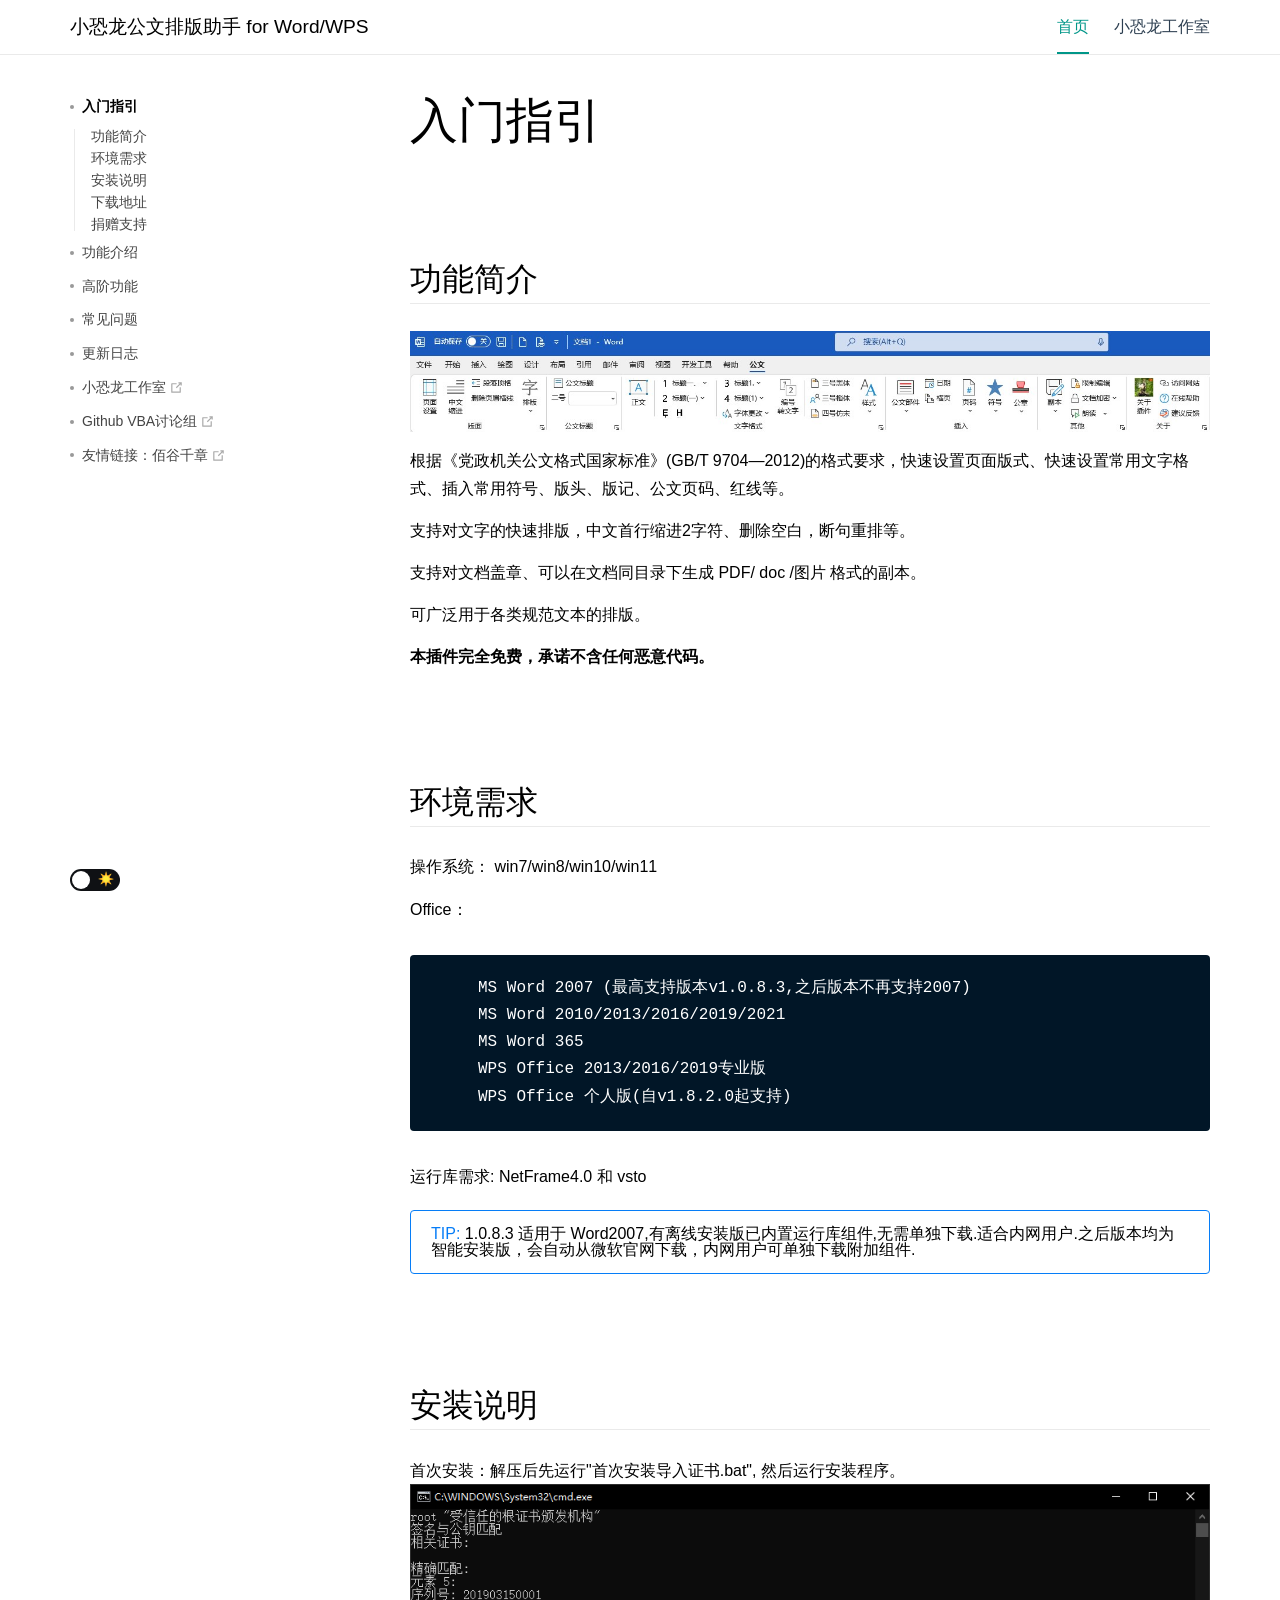
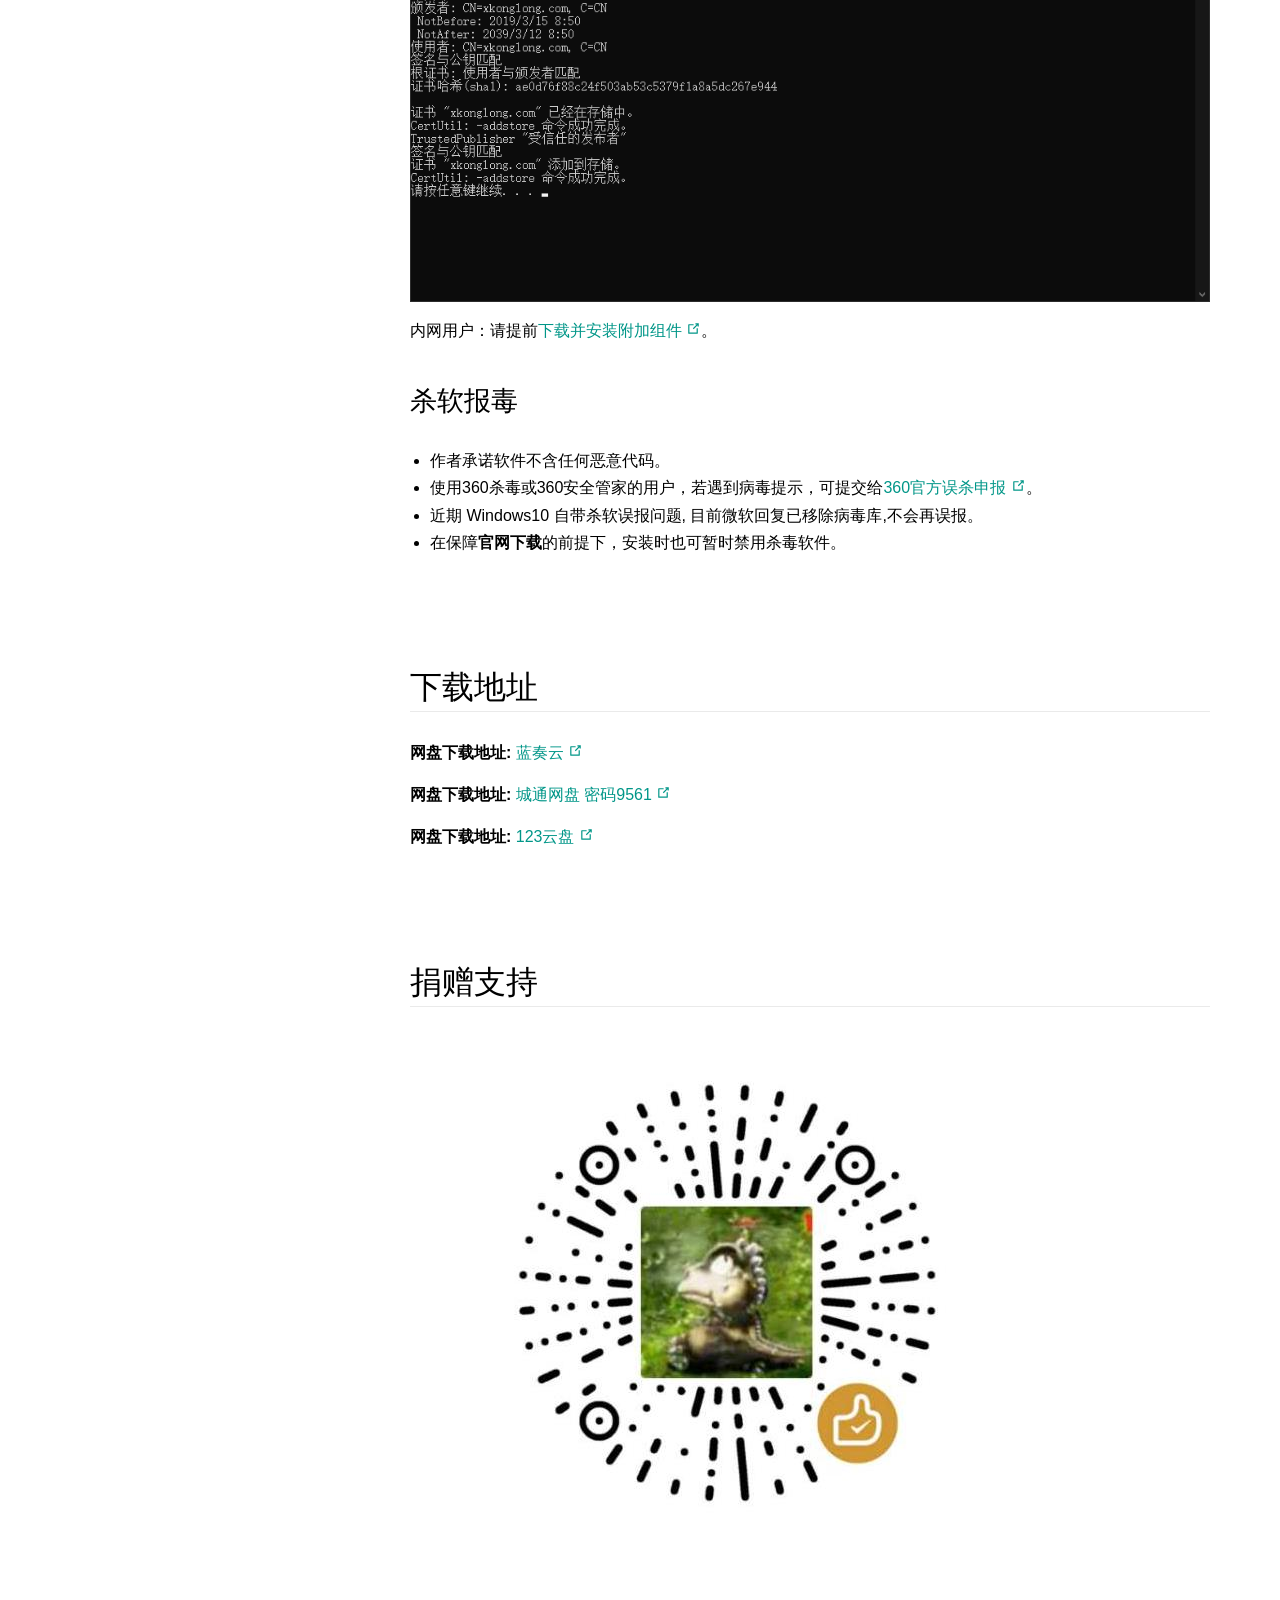
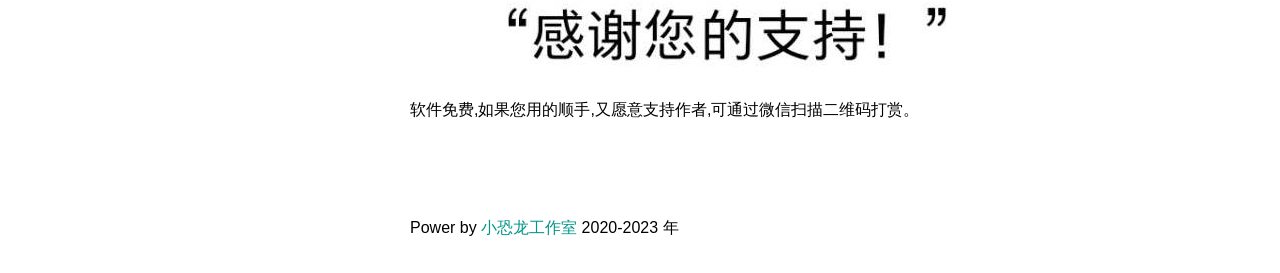
==== index.html @ 98631984 "Update index.html" ====
<!DOCTYPE >
<html>
  <head>
    <meta charset="utf-8" />
    <meta
      name="viewport"
      content="width=device-width, initial-scale=1, shrink-to-fit=no"
    />
    <title>小恐龙公文排版助手 for Word/WPS</title>
    <link  rel="stylesheet"   href="./docute.css" />
  </head>

  <body>
    <div id="docute"></div>
     <script src="./docute.js"></script>
    <script>
      new Docute({
        target: '#docute',
        detectSystemDarkTheme: true,
        darkThemeToggler: true,
        layout: 'narrow',
        footer: `Power by <a href="http://xkonglong.com">小恐龙工作室</a> 2020-2023 年`,
        nav: [
          {
            title: '首页',
            link: '/'
          },
          {
            title: '小恐龙工作室',
            link: 'https://xkonglong.com'
          }
        ],
        sidebar: [
          {
            title: '入门指引',
            link:'/'
          },
          {
            title: '功能介绍',
            link:'/feature'
          
          },
          {
            title: '高阶功能',
            link:'/vba'
          },
          {
            title: '常见问题',
            link:'/faq'
          },
          {
            title: '更新日志',
            link:'/update'
          
          },
          // An external link
          {
            title: '小恐龙工作室',
            link: 'https://xkonglong.com'
          },
          {
            title: 'Github VBA讨论组',
            link: 'https://github.com/xkonglong/gw/discussions'
          },
          {
            title: '友情链接：佰谷千章',
            link: 'https://baguy.top'
          }
        ]
      })
    
    </script>

  </body>
  
  
  
</html>
---- docute.css ----
body{margin:0;color:var(--text-color);background:var(--page-background);text-rendering:optimizeLegibility;-webkit-font-smoothing:antialiased;font:16px/1.7 -apple-system,BlinkMacSystemFont,Segoe UI,Roboto,Oxygen,Ubuntu,Cantarell,Fira Sans,Droid Sans,Helvetica Neue,sans-serif}*{box-sizing:border-box}a{color:var(--link-color);text-decoration:none}.Content a:hover{text-decoration:underline}.external-link-icon{color:#aaa;display:inline-block}.medium-zoom-image--opened,.medium-zoom-overlay{z-index:99}.Wrap{max-width:1180px}.layout-wide .Wrap{max-width:100%}.layout-narrow .Wrap{margin:0 auto}.docute-banner{margin-bottom:10px}.docute-banner>:first-child{margin-top:0}.docute-banner>:last-child{margin-bottom:0}.docute-footer{padding-top:60px}.InjectedComponents[data-position="mobile-sidebar:start"],.InjectedComponents[data-position="sidebar:start"]{margin-bottom:25px}.InjectedComponents[data-position="mobile-sidebar:start"]>:first-child,.InjectedComponents[data-position="sidebar:start"]>:first-child{margin-top:0}.InjectedComponents[data-position="sidebar:end"],.InjectedComponents[data-position="sidebar:post-end"]{margin-top:25px}.InjectedComponents[data-position="sidebar:end"]>:first-child,.InjectedComponents[data-position="sidebar:post-end"]>:first-child{margin-top:0}.InjectedComponents[data-position="content:start"]{margin-bottom:35px}.InjectedComponents[data-position="content:start"]>:first-child{margin-top:0}.InjectedComponents[data-position="content:start"]>:last-child{margin-bottom:0}.InjectedComponents[data-position="content:end"]{margin-top:30px}.InjectedComponents[data-position="header-right:start"]+.header-nav{margin-left:30px}@media (min-width:768px){.InjectedComponents[data-position="mobile-sidebar:end"],.InjectedComponents[data-position="mobile-sidebar:start"]{display:none}}.external-link-icon{margin-left:3px}.header-nav[data-v-93d08526]{display:flex;align-items:center;font-size:1rem}@media (max-width:768px){.header-nav[data-v-93d08526]{display:none}}[data-v-93d08526] a{color:var(--nav-link-color)}.header-nav-item[data-v-93d08526]{height:100%}.header-nav-item[data-v-93d08526]:not(:first-child){margin-left:25px}.header-nav-item[data-v-93d08526]>a{display:inline-flex;align-items:center;line-height:1.4;height:100%;position:relative}.header-nav-item[data-v-93d08526]>a:after{content:"";height:2px;width:100%;position:absolute;bottom:0;left:0;right:0;display:block}.header-nav-item[data-v-93d08526]>a.router-link-exact-active{color:var(--accent-color)}.header-nav-item[data-v-93d08526]>a.router-link-exact-active:after{background-color:var(--nav-link-border-color)}.mobile-header-nav[data-v-93d08526]{display:block;margin-bottom:30px;padding:0 20px 30px;border-bottom:1px solid var(--border-color)}.mobile-header-nav .header-nav-item[data-v-93d08526]:not(:first-child){margin-left:0}@media (min-width:768px){.mobile-header-nav[data-v-93d08526]{display:none}}.arrow[data-v-93d08526]{display:inline-block;vertical-align:middle;margin-top:-1px;margin-left:6px;margin-right:-14px;width:0;height:0;border-left:4px solid transparent;border-right:4px solid transparent;border-top:5px solid #ccc}.dropdown-wrapper[data-v-93d08526]{position:relative}.dropdown-wrapper:hover .dropdown-list[data-v-93d08526]{display:block}.dropdown-trigger[data-v-93d08526]:hover{cursor:default}.dropdown-list[data-v-93d08526]{display:none;list-style:none;margin:0;padding:5px 0;border:1px solid var(--border-color);border-radius:4px;position:absolute;right:0;top:100%;background:var(--header-background)}@media (max-width:768px){.dropdown-list[data-v-93d08526]{position:relative}}.dropdown-item[data-v-93d08526]{line-height:1.6}.dropdown-item[data-v-93d08526] a{padding:2px 1.5rem 2px 1.25rem;white-space:nowrap;display:block;position:relative}.dropdown-item[data-v-93d08526] a.router-link-exact-active{color:var(--accent-color)}.dropdown-item[data-v-93d08526] a.router-link-exact-active:before{content:"";width:0;height:0;border-left:5px solid #3eaf7c;border-top:3px solid transparent;border-bottom:3px solid transparent;position:absolute;top:calc(50% - 2px);left:9px}.PageToc[data-v-b4f38364]{border-left:1px solid var(--border-color);margin-left:16px;margin-top:10px}.PageTocHeading[data-v-b4f38364]{display:flex;line-height:1;position:relative}.PageTocHeading[data-v-b4f38364]:not(:last-child){margin-bottom:8px}.PageTocHeading[data-level="2"][data-v-b4f38364]{margin-left:16px}.PageTocHeading.router-link-exact-active[data-v-b4f38364]{font-weight:700;color:var(--sidebar-link-active-color)}.SidebarItem[data-v-794d5154]:not(:last-child){margin-bottom:10px}.SidebarItem[data-v-794d5154]{font-size:.875rem}.SidebarItem[data-v-794d5154] a{color:var(--sidebar-link-color)}.SidebarItem[data-v-794d5154] a:hover{color:var(--sidebar-link-active-color)}.ItemTitle[data-v-794d5154]{padding:0 20px;margin-bottom:10px;position:relative;color:var(--sidebar-link-color);-webkit-user-select:none;-moz-user-select:none;-ms-user-select:none;user-select:none;font-size:0}.ItemTitle.collapsable[data-v-794d5154]:hover{cursor:pointer;color:var(--sidebar-link-active-color)}.ItemTitle span[data-v-794d5154]{font-size:.9rem}.ItemLink[data-v-794d5154]{margin:0 20px;display:flex;align-items:center}.ItemLink[data-v-794d5154]:before{content:"";display:block;width:4px;height:4px;border-radius:50%;background-color:var(--sidebar-link-arrow-color);margin-right:8px}.ItemLink.active[data-v-794d5154]{color:var(--sidebar-link-active-color);font-weight:700}.ItemLinkToc[data-v-794d5154]{margin:0 8px}.ItemChildren[data-v-794d5154]{border-left:1px solid var(--border-color);margin:0 20px}.ItemChild[data-v-794d5154]:not(:last-child){margin-bottom:10px}.ItemChildLink[data-v-794d5154]{padding-left:16px;display:flex;position:relative;line-height:1}.ItemChildLink.active[data-v-794d5154]{font-weight:700}a[data-v-794d5154]{text-decoration:none;color:var(--text-color)}.arrow[data-v-794d5154]{width:16px;display:inline-block;color:var(--sidebar-link-arrow-color)}.arrow svg[data-v-794d5154]{transition:all .15s ease}.arrow.open svg[data-v-794d5154]{transform:rotate(90deg)}.Sidebar[data-v-578c0cb2]{width:var(--sidebar-width);background:var(--sidebar-background);position:fixed;top:var(--header-height);bottom:0;z-index:9;overflow-y:auto;padding:40px 0 30px;word-break:break-word}.Sidebar a[data-v-578c0cb2]{text-decoration:none;color:var(--text-color)}@media (max-width:768px){.Sidebar[data-v-578c0cb2]{left:0;transform:translateX(-100%);width:80%;transition:transform .5s cubic-bezier(.5,.32,.01,1);padding:30px 0;border-right:1px solid var(--border-color)}.Sidebar.isShown[data-v-578c0cb2]{transform:translateX(0)}}@media print{.Sidebar[data-v-578c0cb2]{display:none}}.SidebarMask[data-v-69b97706]{position:fixed;top:0;bottom:0;left:0;right:0;z-index:8}.sidebar-toggle[data-v-bc0f6e38]{display:flex;height:100%;align-items:center}@media (min-width:768px){.sidebar-toggle[data-v-bc0f6e38]{display:none}}@media print{.sidebar-toggle[data-v-bc0f6e38]{display:none}}.sidebar-toggle svg[data-v-bc0f6e38]{width:20px;height:20px;margin-right:10px}.Header[data-v-07005330]{height:var(--header-height);position:fixed;top:0;left:0;right:0;z-index:33;border-bottom:1px solid var(--border-color);background:var(--header-background);color:var(--header-text-color)}@media print{.Header[data-v-07005330]{position:static}}.Wrap[data-v-07005330]{height:100%}.site-title[data-v-07005330]{font-weight:400;margin:0 25px 0 0;font-size:1.2rem;display:flex;align-items:center;white-space:nowrap}.site-title a[data-v-07005330]{color:inherit;text-decoration:none}.header-inner[data-v-07005330]{height:100%;padding:0 20px;position:relative;display:flex;align-items:center}@media print{.header-inner[data-v-07005330]{padding:0}}.header-left[data-v-07005330]{display:flex}.header-right[data-v-07005330]{display:flex;position:absolute;right:20px;top:0;height:100%;background:var(--header-background)}@media print{.header-right[data-v-07005330]{display:flex;right:0;padding-right:0}.header-right[data-v-07005330] .header-nav{display:flex}}.prev-next-links[data-v-28184c9e]{overflow:auto;margin-top:40px;padding-top:30px;border-top:1px solid var(--border-color)}@media print{.prev-next-links[data-v-28184c9e]{display:none}}.prev-link[data-v-28184c9e]{float:left}.next-link[data-v-28184c9e]{float:right}.EditLink[data-v-49573232]{margin-top:50px}.EditLink a[data-v-49573232]{display:inline-flex;align-items:center}.icon[data-v-49573232]{width:18px;height:18px;margin-right:10px}.token.cdata,.token.comment,.token.prolog{color:#637777;font-style:italic}.token.punctuation{color:#c792ea}.namespace{color:#b2ccd6}.token.deleted{color:rgba(239,83,80,.56);font-style:italic}.token.property,.token.symbol{color:#80cbc4}.token.keyword,.token.operator,.token.tag{color:#7fdbca}.token.boolean{color:#ff5874}.token.number{color:#f78c6c}.token.builtin,.token.char,.token.constant,.token.function{color:#82aaff}.token.doctype,.token.selector{color:#c792ea;font-style:italic}.token.attr-name,.token.inserted{color:#addb67;font-style:italic}.language-css .token.string,.style .token.string,.token.entity,.token.string,.token.url{color:#addb67}.token.atrule,.token.attr-value,.token.class-name{color:#ffcb8b}.token.important,.token.regex,.token.variable{color:#d6deeb}.token.bold,.token.important{font-weight:700}.token.italic{font-style:italic}.page-content>:first-child{margin-top:0}.page-content.has-page-title>h2:first-child{margin-top:7rem}.page-content h1,.page-content h2,.page-content h3,.page-content h4,.page-content h5,.page-content h6{font-weight:300;line-height:1.2}.page-content h1{font-size:3rem;margin-bottom:1.4rem}.page-content h2{font-size:2rem;border-bottom:1px solid var(--border-color);margin-top:7rem;padding-bottom:5px}.page-content h3{font-size:1.7rem;margin:40px 0 30px}.page-content h4{font-size:1.4rem}.page-content h5{font-size:1.1rem}.page-content p{margin:15px 0}.page-content table{width:100%;border-spacing:0;border-collapse:separate}.page-content table td,.page-content table th{padding:12px 10px;border-bottom:1px solid var(--border-color);text-align:left}.page-content thead th{color:var(--table-header-color);background:var(--table-header-background);border-bottom:1px solid var(--border-color);border-top:1px solid var(--border-color);font-weight:400;font-size:12px;padding:10px}.page-content thead th:first-child{border-left:1px solid var(--border-color);border-radius:4px 0 0 4px}.page-content thead th:last-child{border-right:1px solid var(--border-color);border-radius:0 4px 4px 0}.page-content .pre-wrapper{margin:2rem 0;position:relative;border-radius:4px;background:var(--code-block-background);box-shadow:inset 0 0 0 var(--code-block-shadow-width) var(--code-block-shadow-color)}.page-content .pre-wrapper:before{content:attr(data-lang);position:absolute;top:5px;right:10px;font-size:12px;color:#cacaca}.page-content .pre-wrapper code{color:var(--code-block-text-color)}.page-content .code-mask,.page-content pre{overflow:auto;position:relative;margin:0;z-index:2;font-family:var(--code-font);white-space:pre}.page-content .code-mask code,.page-content pre code{box-shadow:none;margin:0;padding:0;border:none;font-size:1em;background:transparent}@media print{.page-content .code-mask,.page-content pre{white-space:pre-wrap;word-break:break-word}}.page-content pre{padding:20px}.page-content .code-mask{position:absolute;top:0;left:0;right:0;z-index:1;padding-top:20px;border:none;color:transparent}.page-content .code-line{display:block;padding:0 20px}.page-content .code-line.highlighted{background:var(--highlighted-line-background);position:relative}.page-content .code-line.highlighted:before{content:"";display:block;width:3px;top:0;left:0;bottom:0;background:var(--highlighted-line-border-color);position:absolute}.page-content code{font-family:var(--code-font);font-size:90%;background:var(--inline-code-background);border-radius:4px;padding:3px 5px;color:var(--inline-code-color)}.page-content>ol,.page-content>ul{padding-left:20px;margin:1rem 0}.page-content .contains-task-list{list-style:none;padding-left:0}.page-content img{max-width:100%}.page-content blockquote{background:#f1f1f1;border-left:8px solid #ccc;margin:20px 0;padding:14px 16px;color:#6a737d}.page-content blockquote p{margin:15px 0 0}.page-content blockquote>:first-child{margin-top:0}.page-content hr{height:1px;padding:0;margin:3rem 0;background-color:#e1e4e8;border:0}.page-content .header-anchor{float:left;line-height:1;margin-left:-20px;padding-right:4px;opacity:0;border-bottom:none}.page-content .header-anchor:hover{opacity:1;border-bottom:none}.page-content .header-anchor .anchor-icon{vertical-align:middle;fill:currentColor}.page-content .markdown-header:focus,.page-content .markdown-header:hover{outline:none}.page-content .markdown-header:focus .header-anchor,.page-content .markdown-header:hover .header-anchor{opacity:1}.Main[data-v-2f23fdf8]{padding-left:var(--sidebar-width);padding-top:calc(var(--header-height) + 40px);padding-bottom:2rem;background:var(--main-background)}@media screen and (max-width:768px){.Main[data-v-2f23fdf8]{padding-left:0}}@media print{.Main[data-v-2f23fdf8]{padding-left:0;padding-top:30px}}.Content[data-v-2f23fdf8]{padding:0 20px 0 80px}@media screen and (max-width:768px){.Content[data-v-2f23fdf8]{padding:0 20px}}.layout-wide .Content[data-v-2f23fdf8]{max-width:770px;margin:0 auto;padding:0 2.5rem}@media screen and (max-width:768px){.layout-wide .Content[data-v-2f23fdf8]{max-width:100%;padding:0 20px}}@media print{.layout-wide .Content[data-v-2f23fdf8]{padding:0}}.page-title[data-v-2f23fdf8]{font-size:3rem;margin:0 0 1.4rem;font-weight:300;line-height:1.1}.ImageZoom[data-v-f17c6258]{display:inline-block;font-size:0}.with-border[data-v-f17c6258]{border:1px solid var(--border-color);padding:10px;border-radius:4px}.badge{display:inline-block;vertical-align:top;font-size:12px;height:18px;line-height:18px;border-radius:9px;padding:0 6px;color:#fff;margin-right:5px;background:#666}.badge.is-tip{background:var(--tip-color)}.badge.is-warning{background:var(--warning-color)}.badge.is-danger{background:var(--danger-color)}.badge.is-success{background:var(--success-color)}.DocuteSelect[data-v-091fbc3d]{-webkit-appearance:none;-moz-appearance:none;appearance:none;display:inline-flex;height:var(--docute-select-height);outline:none;border:1px solid var(--border-color);font-size:12px;text-transform:uppercase;-webkit-user-select:none;-moz-user-select:none;-ms-user-select:none;user-select:none;font-weight:100;position:relative;overflow:hidden;transition:border .2s,background .2s,color .2s ease-out,box-shadow .2s ease;border-radius:5px;white-space:nowrap;line-height:0;width:100%}.DocuteSelect[data-v-091fbc3d]:hover{box-shadow:0 2px 6px rgba(0,0,0,.1);border-color:#ddd}.DocuteSelect:hover .arrow[data-v-091fbc3d]{border-color:#ddd}.select[data-v-091fbc3d]{-webkit-appearance:none;-moz-appearance:none;appearance:none;height:100%;border:none;box-shadow:none;background:transparent;background-image:none;line-height:var(--docute-select-height);font-size:14px;margin-right:-20px;padding:0 76px 0 16px;text-transform:none;width:100%;outline:none;color:var(--text-color)}.arrow[data-v-091fbc3d]{color:var(--text-color);border-left:1px solid var(--border-color);width:40px;height:100%;position:absolute;right:0;pointer-events:none;display:flex;align-items:center;justify-content:center}.note{line-height:1;padding:15px 20px;border-radius:4px;border:1px solid var(--border-color);margin:20px 0}.note>:not(.note-label){line-height:1.7}.note>:first-child{margin-top:0}.note>:last-child{margin-bottom:0}.note.is-tip{border-color:var(--tip-color)}.note.is-tip .note-label{color:var(--tip-color)}.note.is-danger{border-color:var(--danger-color)}.note.is-danger .note-label{color:var(--danger-color)}.note.is-warning{border-color:var(--warning-color)}.note.is-warning .note-label{color:var(--warning-color)}.note.is-success{border-color:var(--success-color)}.note.is-success .note-label{color:var(--success-color)}.note-label{text-transform:uppercase;font-weight:500;display:inline-block}.gist table td{border-bottom:none}.loading[data-v-4f620c69]{display:flex;align-items:center}.dots[data-v-4f620c69]{pointer-events:none;color:transparent;font-size:0}.dots span[data-v-4f620c69]{-webkit-animation-name:blink-data-v-4f620c69;animation-name:blink-data-v-4f620c69;-webkit-animation-duration:1.4s;animation-duration:1.4s;-webkit-animation-iteration-count:infinite;animation-iteration-count:infinite;-webkit-animation-fill-mode:both;animation-fill-mode:both;width:4px;height:4px;background-color:#444;display:inline-block;border-radius:50%;margin:0 1px}.dots span[data-v-4f620c69]:nth-child(2){-webkit-animation-delay:.2s;animation-delay:.2s}.dots span[data-v-4f620c69]:nth-child(3){-webkit-animation-delay:.4s;animation-delay:.4s}.loading-text[data-v-4f620c69]{margin-left:8px;font-size:11px;opacity:.7}@-webkit-keyframes blink-data-v-4f620c69{0%{opacity:.2}20%{opacity:1}to{opacity:.2}}@keyframes blink-data-v-4f620c69{0%{opacity:.2}20%{opacity:1}to{opacity:.2}}.LanguageSelector[data-v-d5ba05fe],.VersionsSelector[data-v-7fba7fb5]{padding:0 20px;margin-top:10px}.dark-theme-toggler[data-v-d69f2884]{display:flex;align-items:center;height:100%}@media screen and (max-width:768px){.dark-theme-toggler[data-v-d69f2884]{padding:0 20px}}[data-position="sidebar:post-end"] .dark-theme-toggler[data-v-d69f2884]{padding:0 20px}.toggle[data-v-d69f2884]{touch-action:pan-x;display:inline-block;position:relative;cursor:pointer;background-color:transparent;border:0;padding:0;-webkit-user-select:none;-moz-user-select:none;-ms-user-select:none;user-select:none;-webkit-tap-highlight-color:transparent}.toggle-track[data-v-d69f2884]{width:50px;height:22px;padding:0;border-radius:30px;background-color:#0f1114;transition:all .2s ease}.toggle-track-check[data-v-d69f2884]{left:5px;opacity:0;transition:opacity .25s ease}.toggle-track-check[data-v-d69f2884],.toggle-track-x[data-v-d69f2884]{position:absolute;width:17px;height:17px;top:0;bottom:0;margin-top:auto;margin-bottom:auto;line-height:0}.toggle-track-x[data-v-d69f2884]{right:5px}.toggle-thumb[data-v-d69f2884]{position:absolute;top:2px;left:2px;width:18px;height:18px;border-radius:50%;background-color:#fff;box-sizing:border-box;transition:all .5s cubic-bezier(.23,1,.32,1) 0ms;transform:translateX(0)}.checked .toggle-track-check[data-v-d69f2884],.toggle-track-x[data-v-d69f2884]{opacity:1;transition:opacity .25s ease}.checked .toggle-track-x[data-v-d69f2884]{opacity:0}.checked .toggle-thumb[data-v-d69f2884]{transform:translateX(26px);border-color:#19ab27}.toggler-screen-reader-only[data-v-d69f2884]{width:1px;height:1px;clip:rect(0 0 0 0);position:absolute;overflow:hidden;border:none;margin:-1px}.search[data-v-026453b4]{display:flex;height:100%;align-items:center;position:relative}.search.is-focused .search-icon[data-v-026453b4]{color:var(--search-focus-icon-color)}.search.is-focused .search-input-wrapper[data-v-026453b4]{border-color:var(--search-focus-border-color)}.search.is-focused .search-result[data-v-026453b4]{display:block}@media print{.search[data-v-026453b4]{display:none}}.search-input-wrapper[data-v-026453b4]{border:1px solid var(--border-color);border-radius:4px;padding:0;height:50%;position:relative;width:240px}@media (max-width:768px){.search-input-wrapper[data-v-026453b4]{width:28px;overflow:hidden}.is-focused .search-input-wrapper[data-v-026453b4]{width:200px;overflow:visible;overflow:initial}}.search-icon[data-v-026453b4]{color:var(--search-icon-color);position:absolute;top:50%;left:7px;transform:translateY(-50%);margin-top:2px}.search-input[data-v-026453b4]{border:none;outline:none;background:transparent;color:var(--text-color);position:absolute;padding:0 8px 0 28px;width:100%;height:100%}.search-result[data-v-026453b4]{display:none;position:absolute;top:calc(100% + 8px);right:0;width:20rem;border-radius:4px;overflow:hidden;box-shadow:0 10px 30px rgba(0,0,0,.12);z-index:9999;background:var(--header-background)}.search-result-item[data-v-026453b4]{padding:10px;display:block;background:var(--search-result-background)}.search-result-item[data-v-026453b4]:not(:last-child){border-bottom:1px solid var(--border-color)}.search-result-item[data-v-026453b4]:hover{background:var(--search-result-hover-background)}.item-title[data-v-026453b4]{font-size:1.1rem;font-weight:500;display:inline;line-height:1}.item-desc[data-v-026453b4]{font-size:.875rem;margin-top:10px}.item-label[data-v-026453b4]{border-radius:4px;padding:0 5px;height:22px;display:inline-block;border:1px solid var(--border-color);font-size:13px;margin-left:10px}
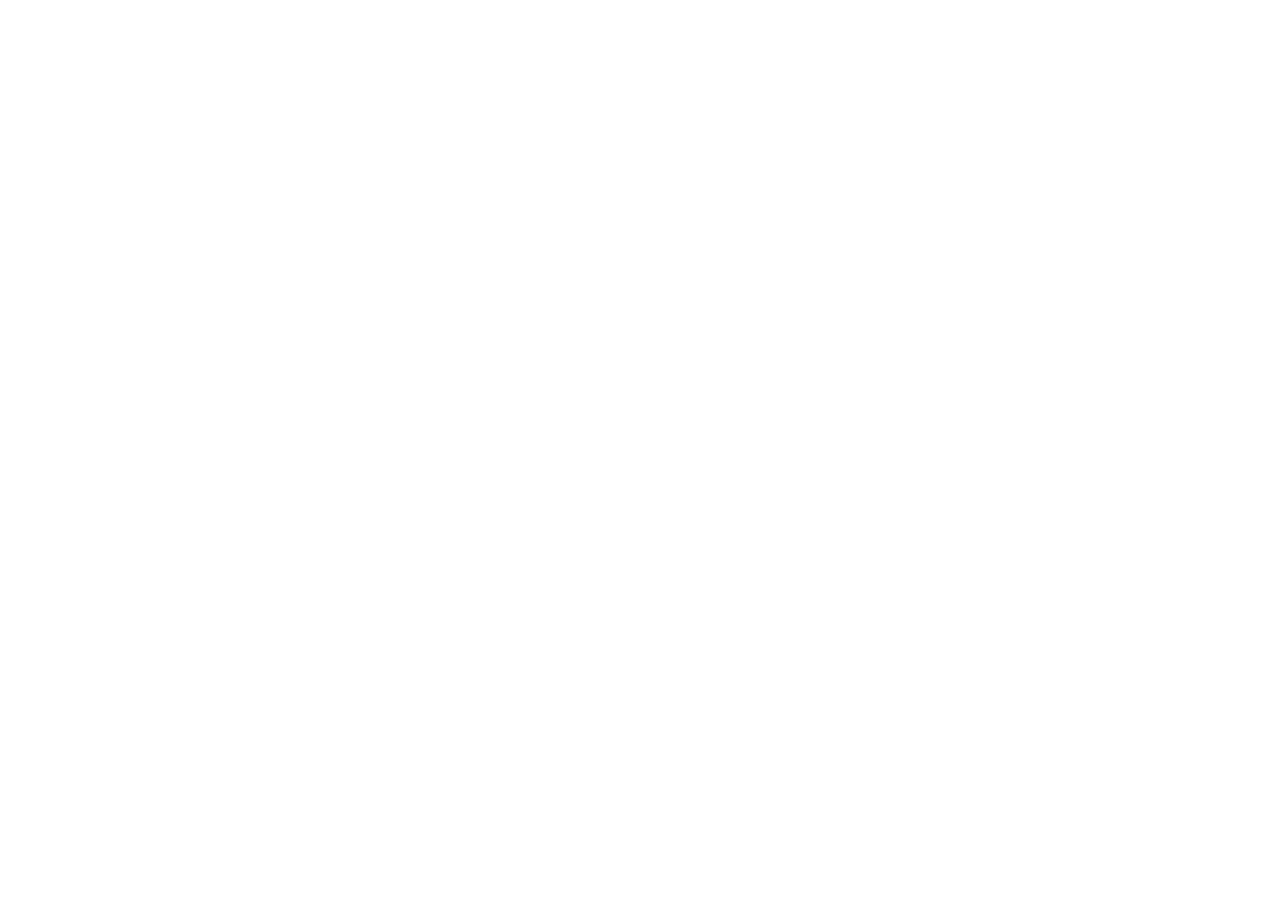
==== commit 83846f90: "Update index.html" ====
--- a/index.html
+++ b/index.html
@@ -59,6 +59,10 @@
             link: 'https://xkonglong.com'
           },
           {
+            title: QQ频道【小恐龙公文排版助手】,
+            link:'https://pd.qq.com/s/exu99qgjm'
+          },
+          {
             title: 'Github VBA讨论组',
             link: 'https://github.com/xkonglong/gw/discussions'
           },
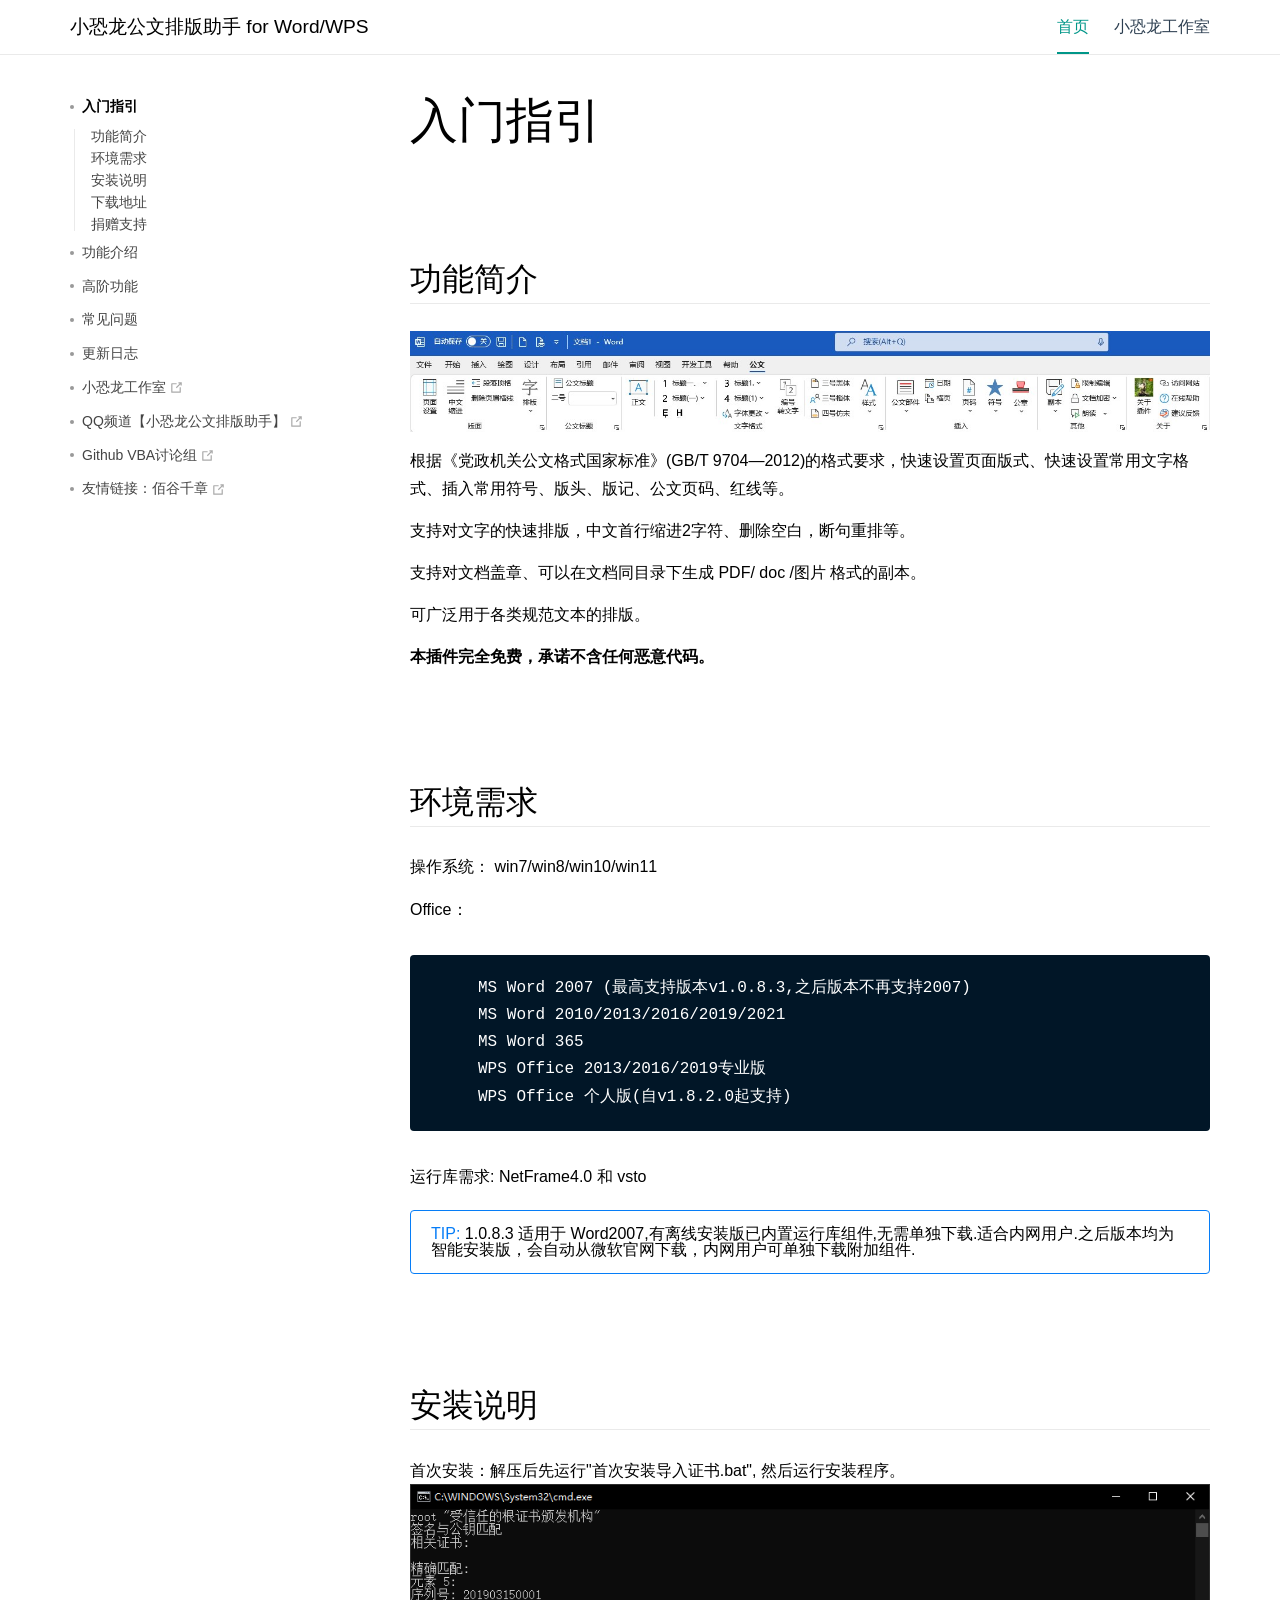
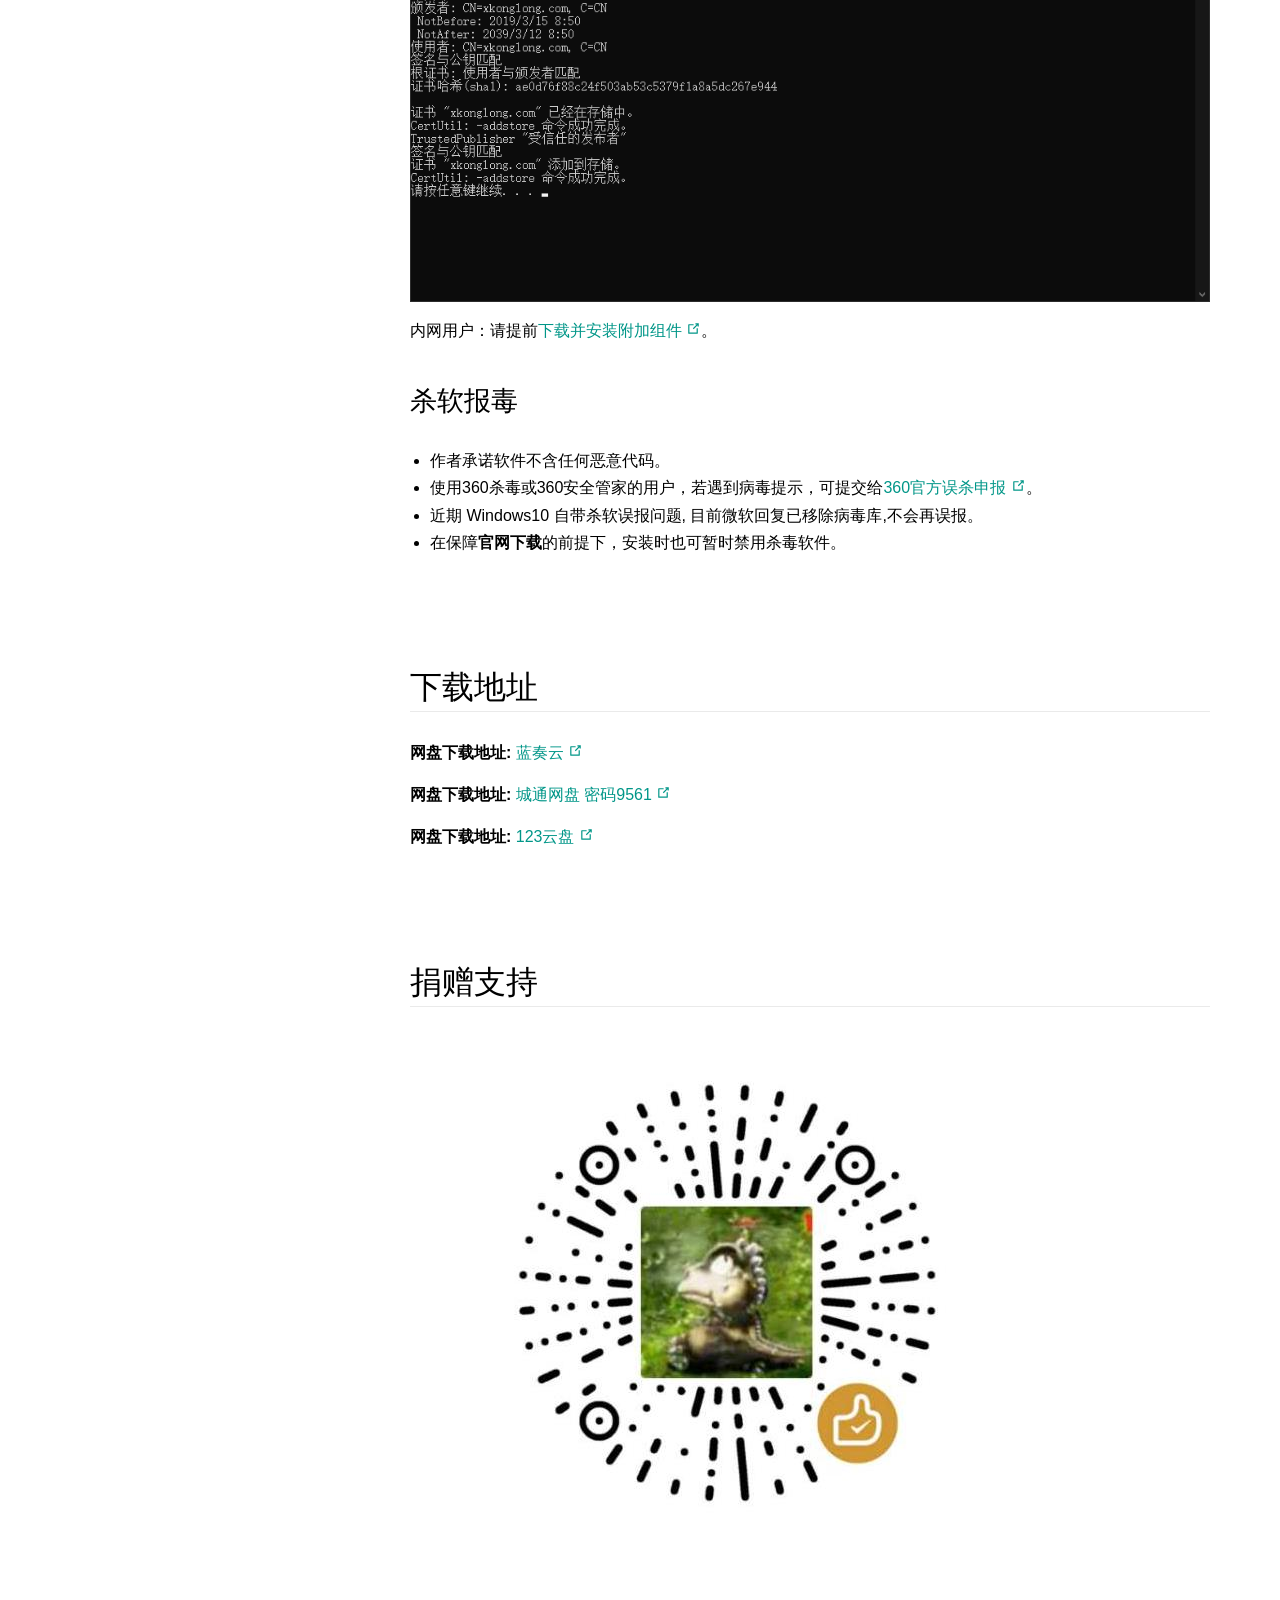
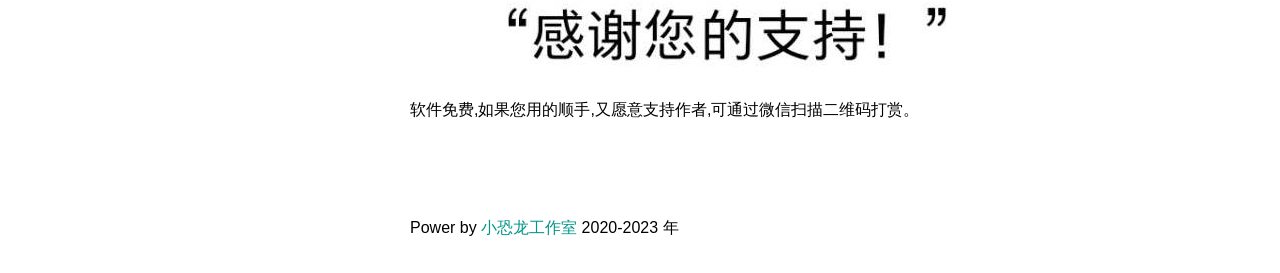
==== commit 8258718e: "Update index.html" ====
--- a/index.html
+++ b/index.html
@@ -59,7 +59,7 @@
             link: 'https://xkonglong.com'
           },
           {
-            title: QQ频道【小恐龙公文排版助手】,
+            title: 'QQ频道【小恐龙公文排版助手】',
             link:'https://pd.qq.com/s/exu99qgjm'
           },
           {
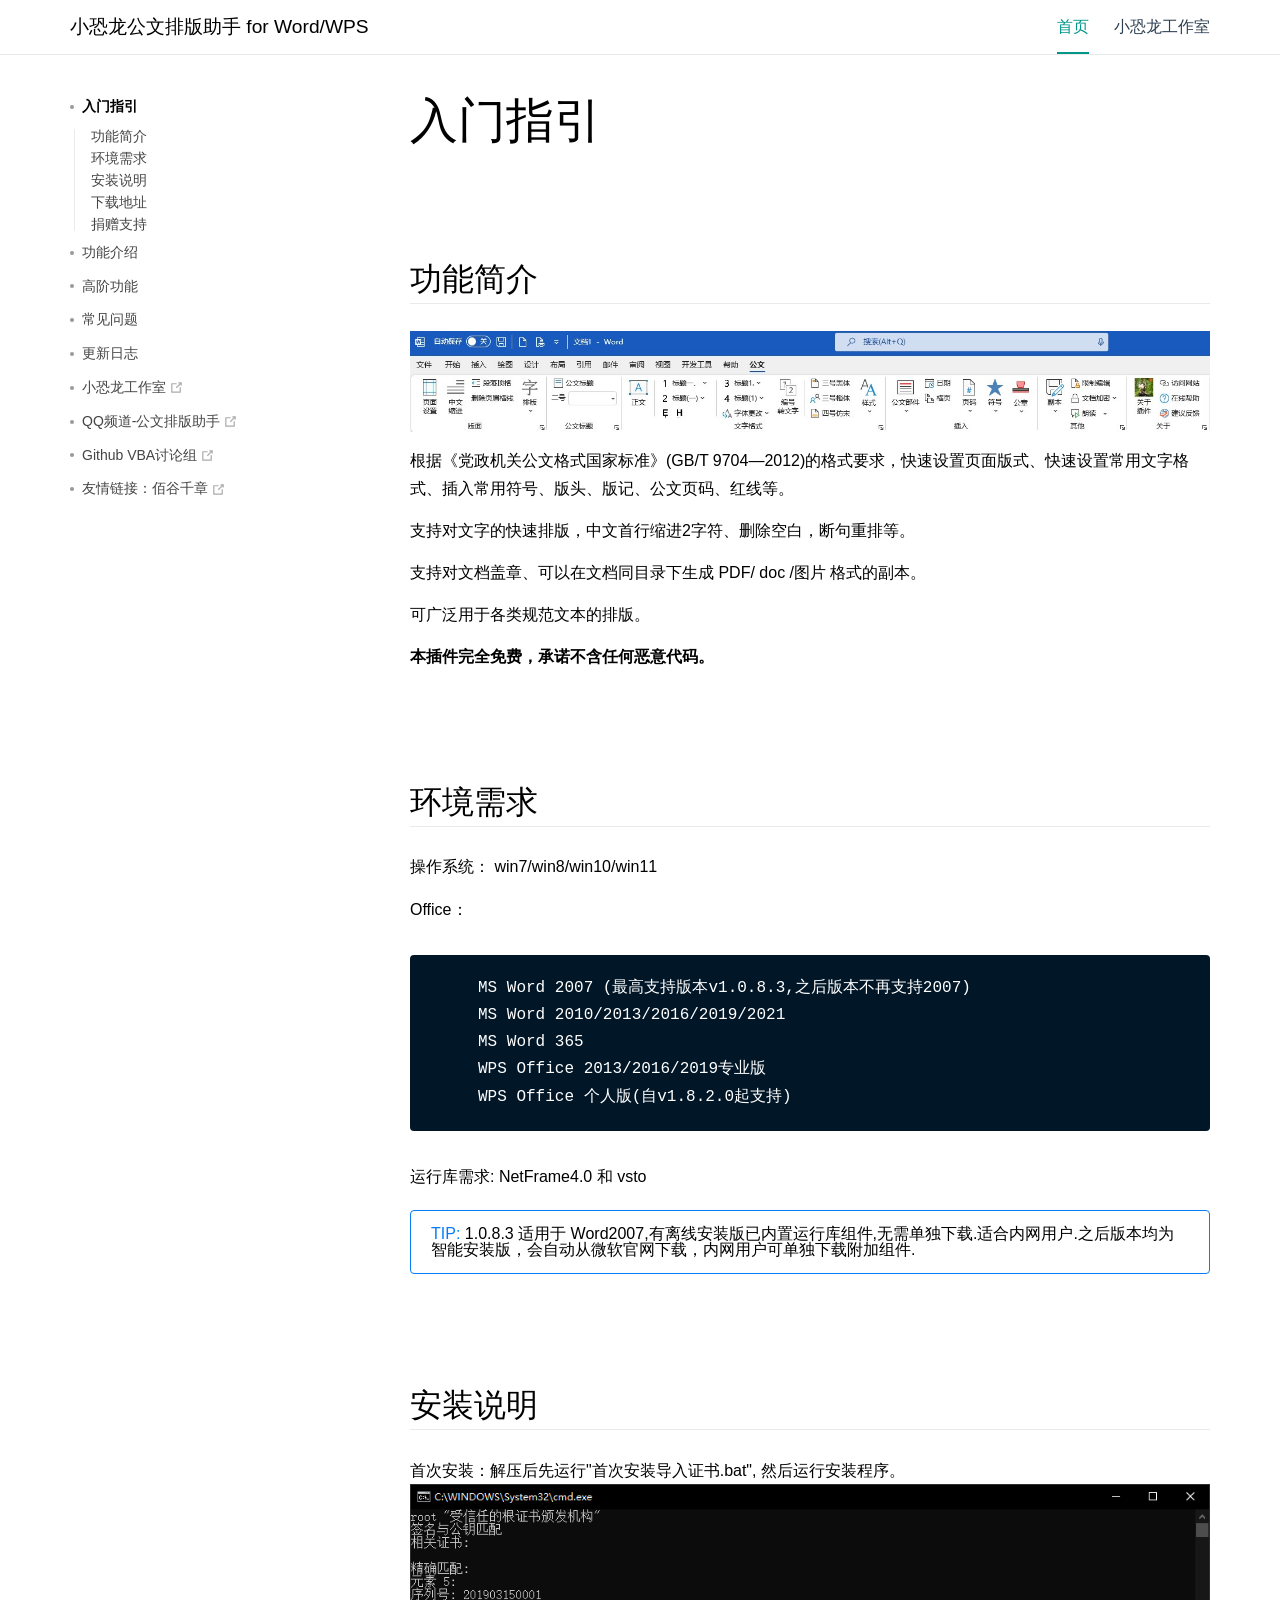
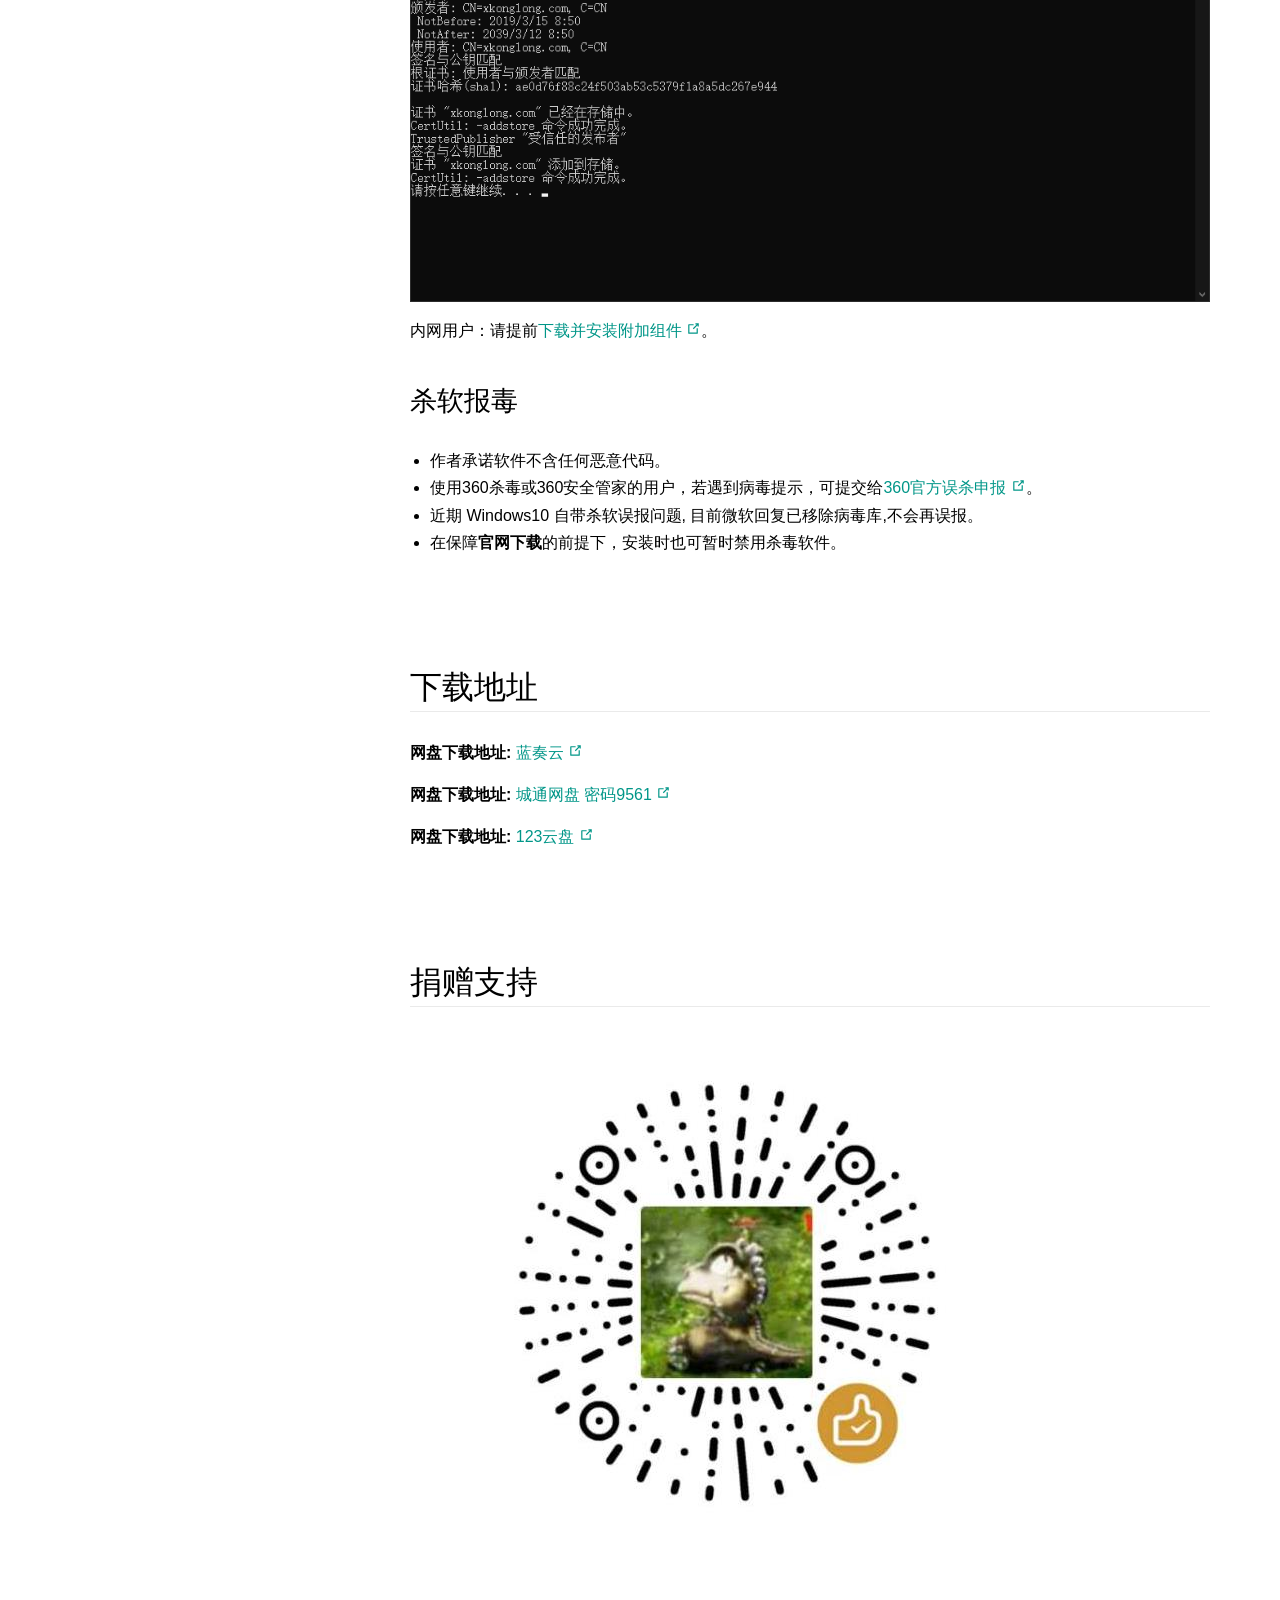
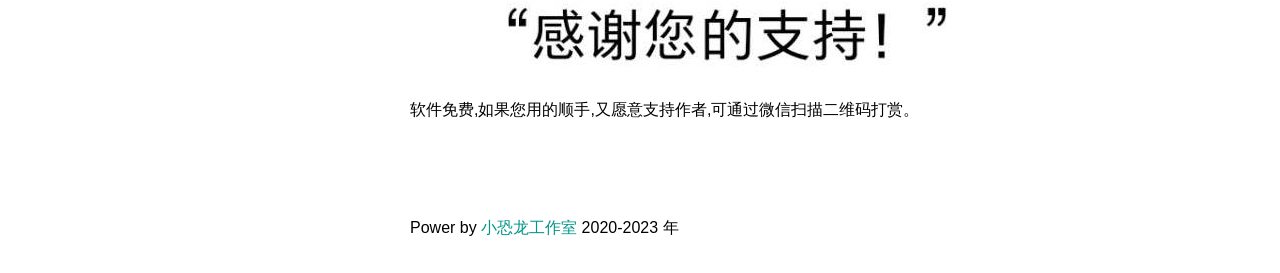
==== commit 70237782: "Update index.html" ====
--- a/index.html
+++ b/index.html
@@ -59,7 +59,7 @@
             link: 'https://xkonglong.com'
           },
           {
-            title: 'QQ频道【小恐龙公文排版助手】',
+            title: 'QQ频道-公文排版助手',
             link:'https://pd.qq.com/s/exu99qgjm'
           },
           {
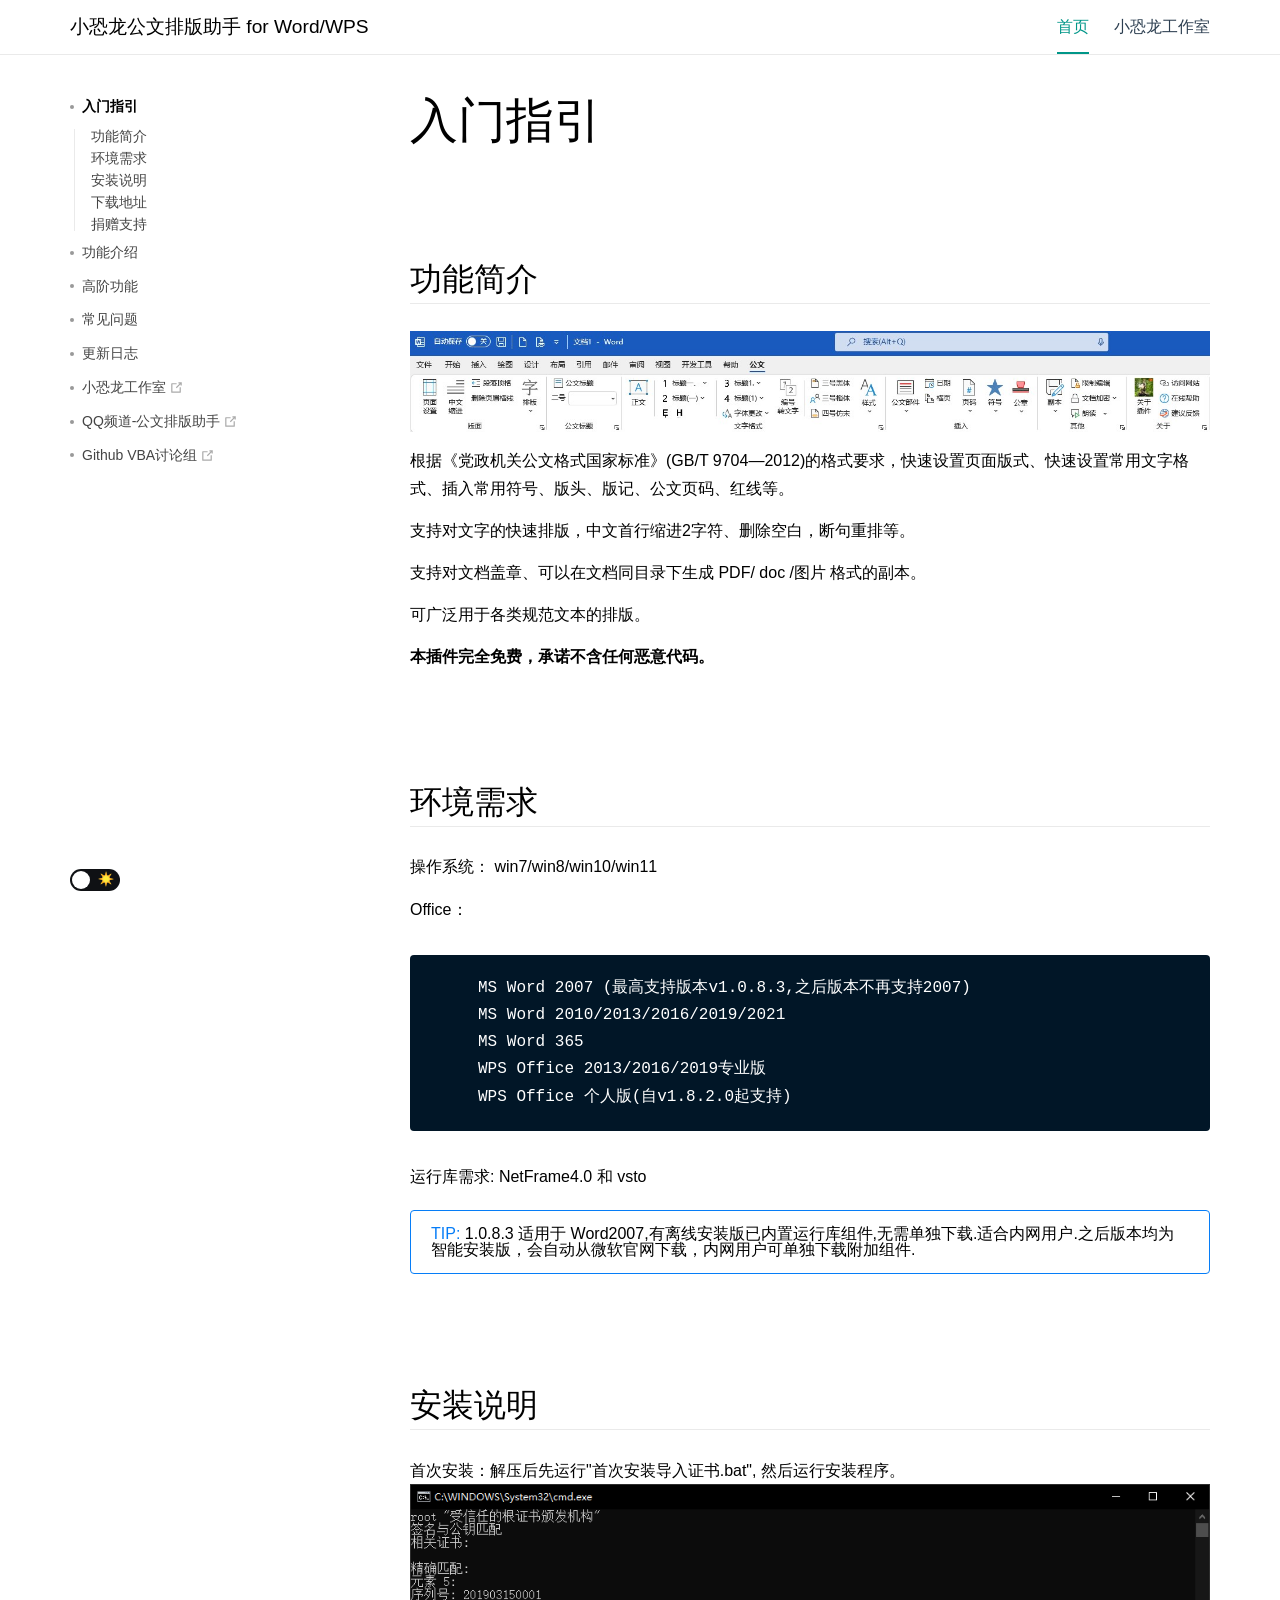
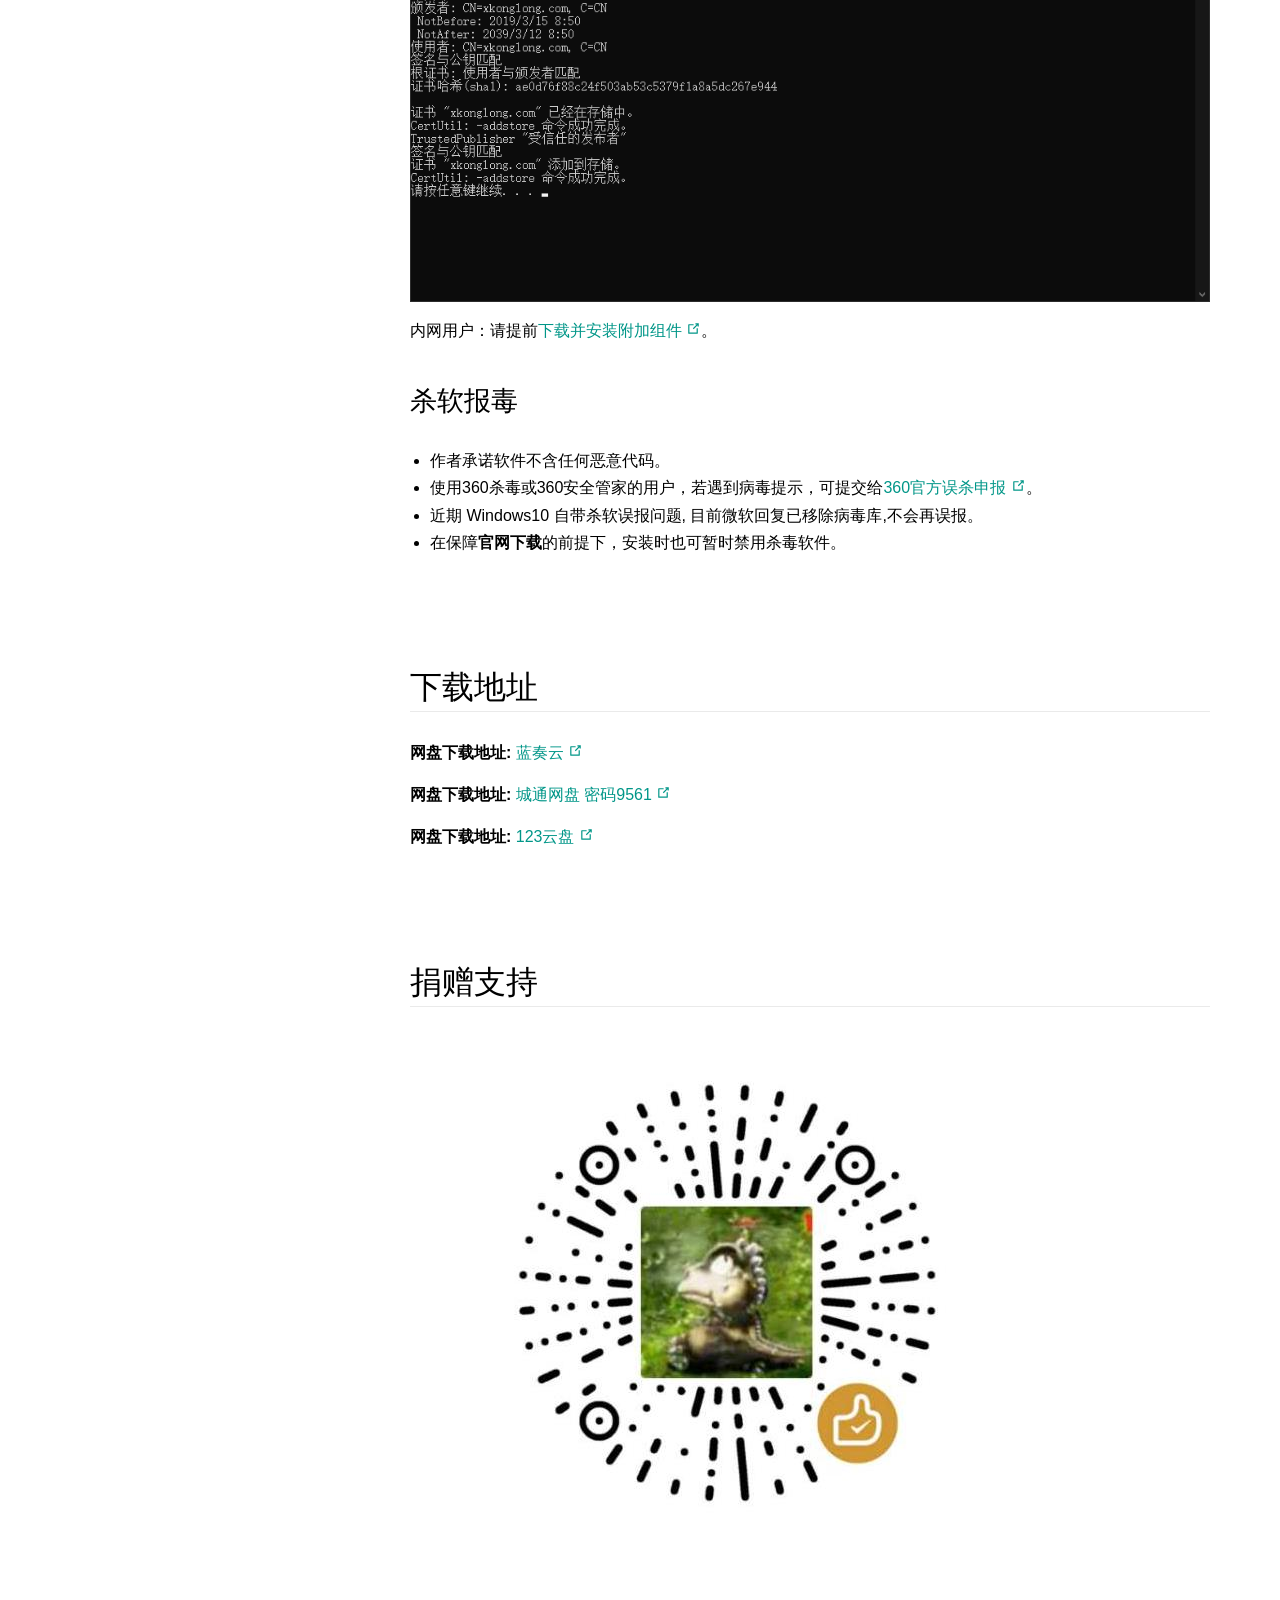
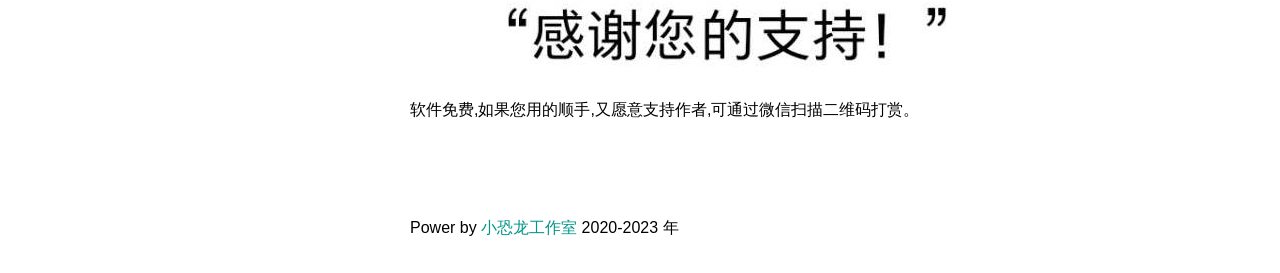
==== commit cf7e8d22: "Update index.html 移除失效的友情链接" ====
--- a/index.html
+++ b/index.html
@@ -65,10 +65,6 @@
           {
             title: 'Github VBA讨论组',
             link: 'https://github.com/xkonglong/gw/discussions'
-          },
-          {
-            title: '友情链接：佰谷千章',
-            link: 'https://baguy.top'
           }
         ]
       })
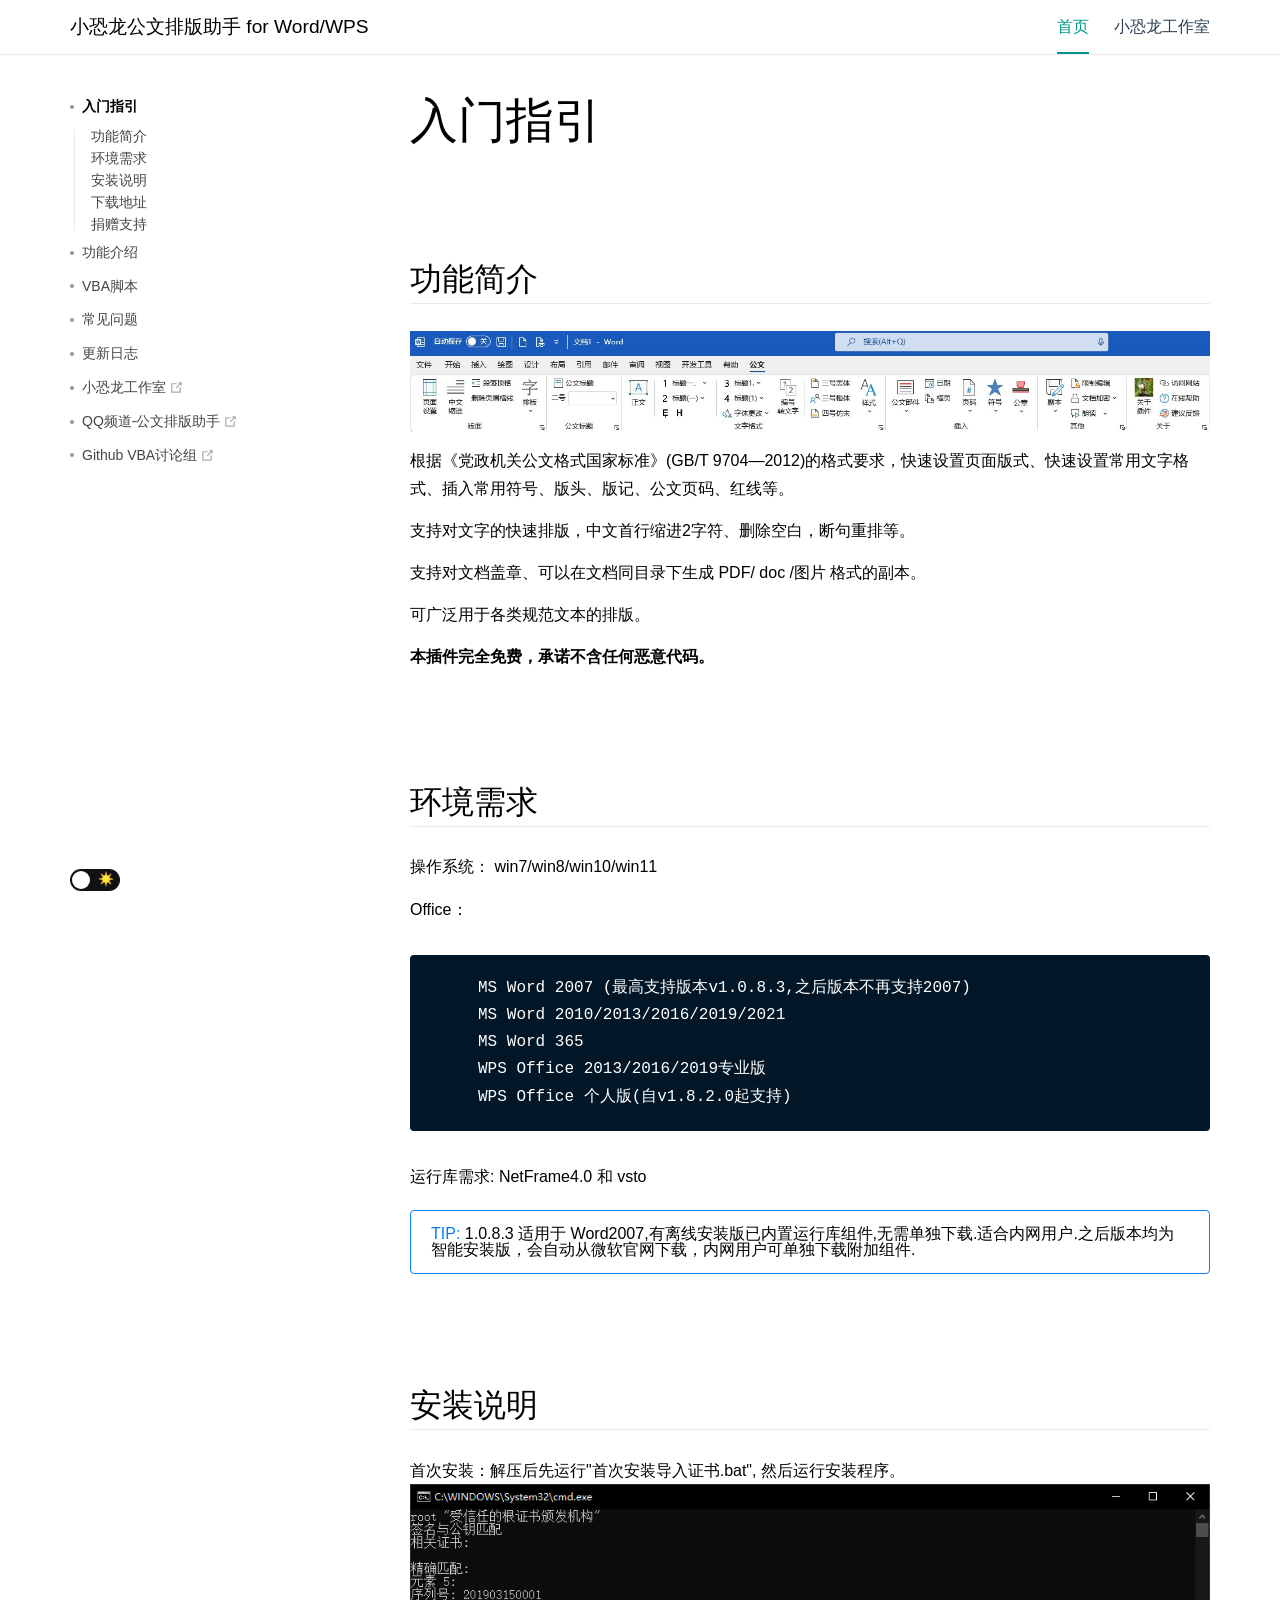
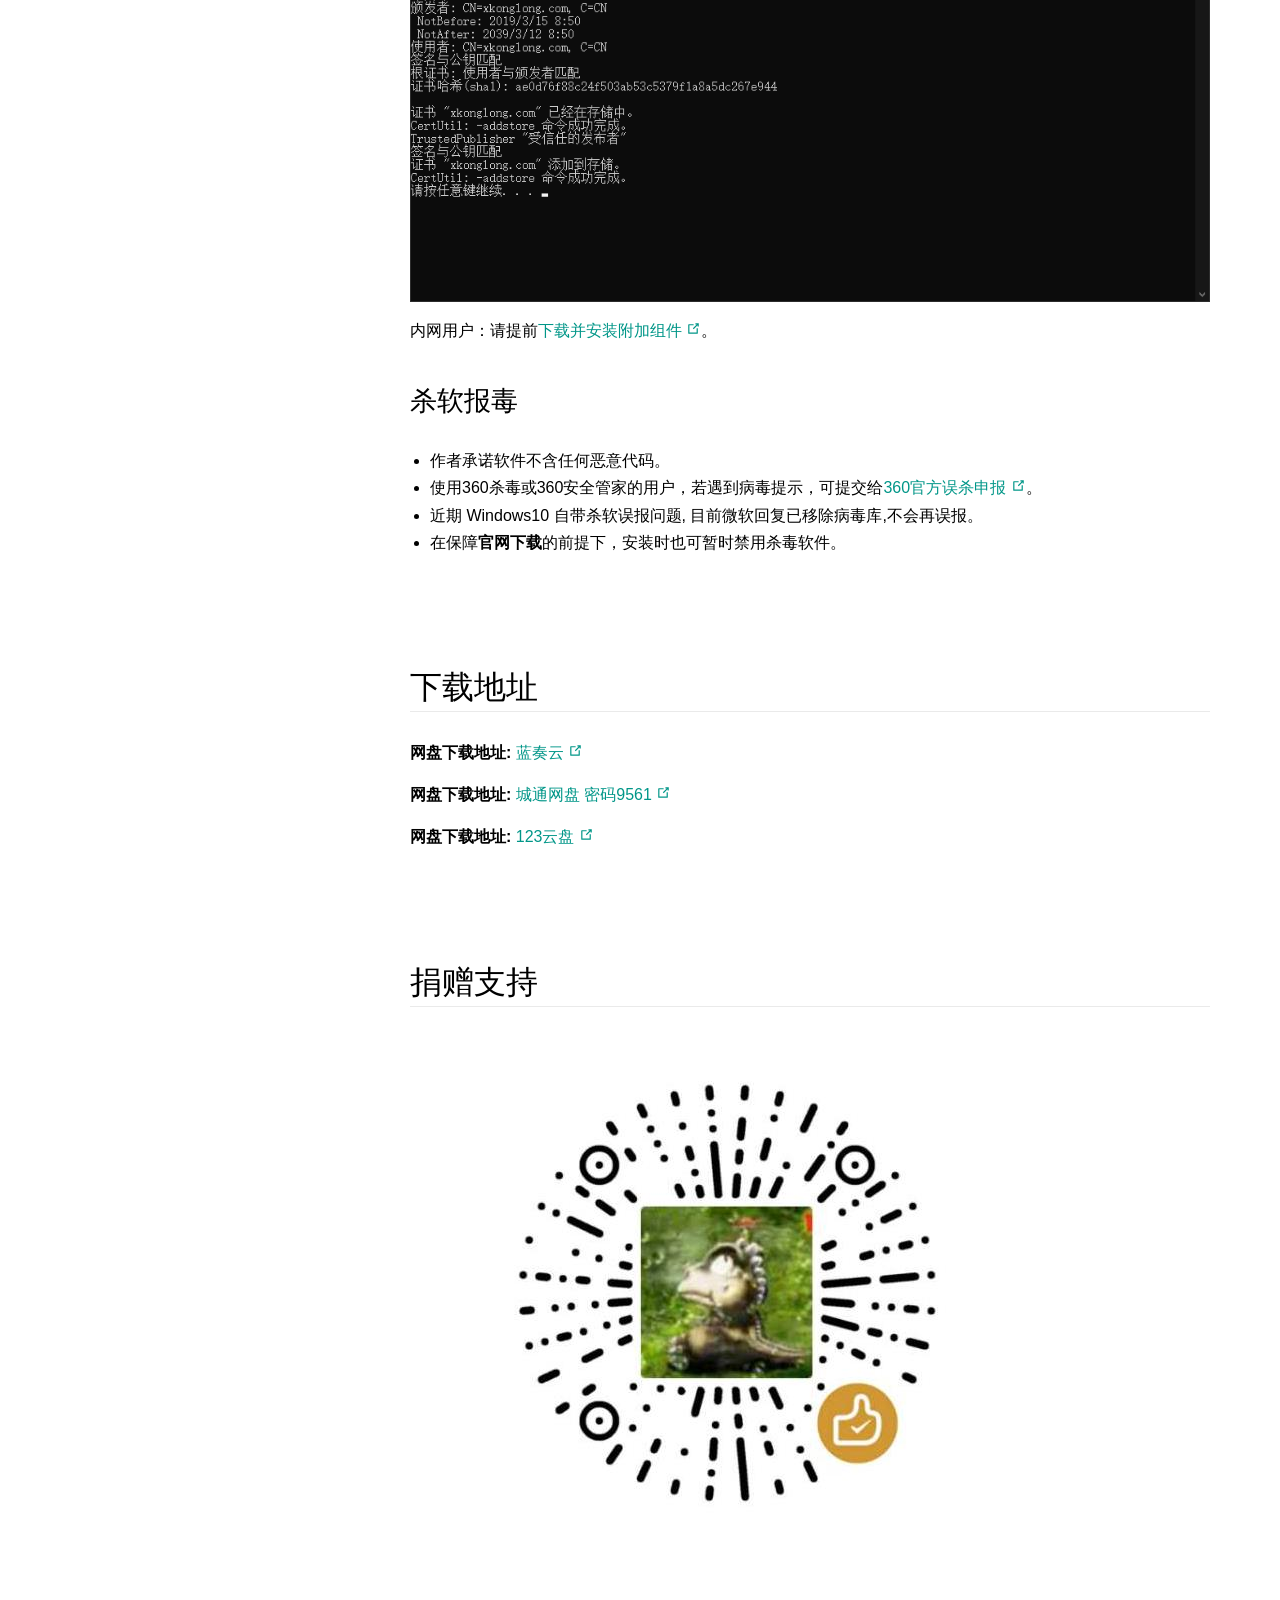
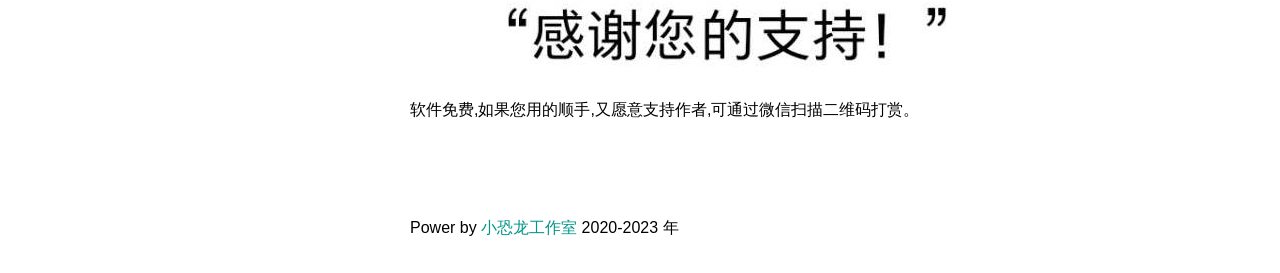
==== commit 45f0ec44: "Update index.html" ====
--- a/index.html
+++ b/index.html
@@ -41,7 +41,7 @@
           
           },
           {
-            title: '高阶功能',
+            title: 'VBA脚本',
             link:'/vba'
           },
           {
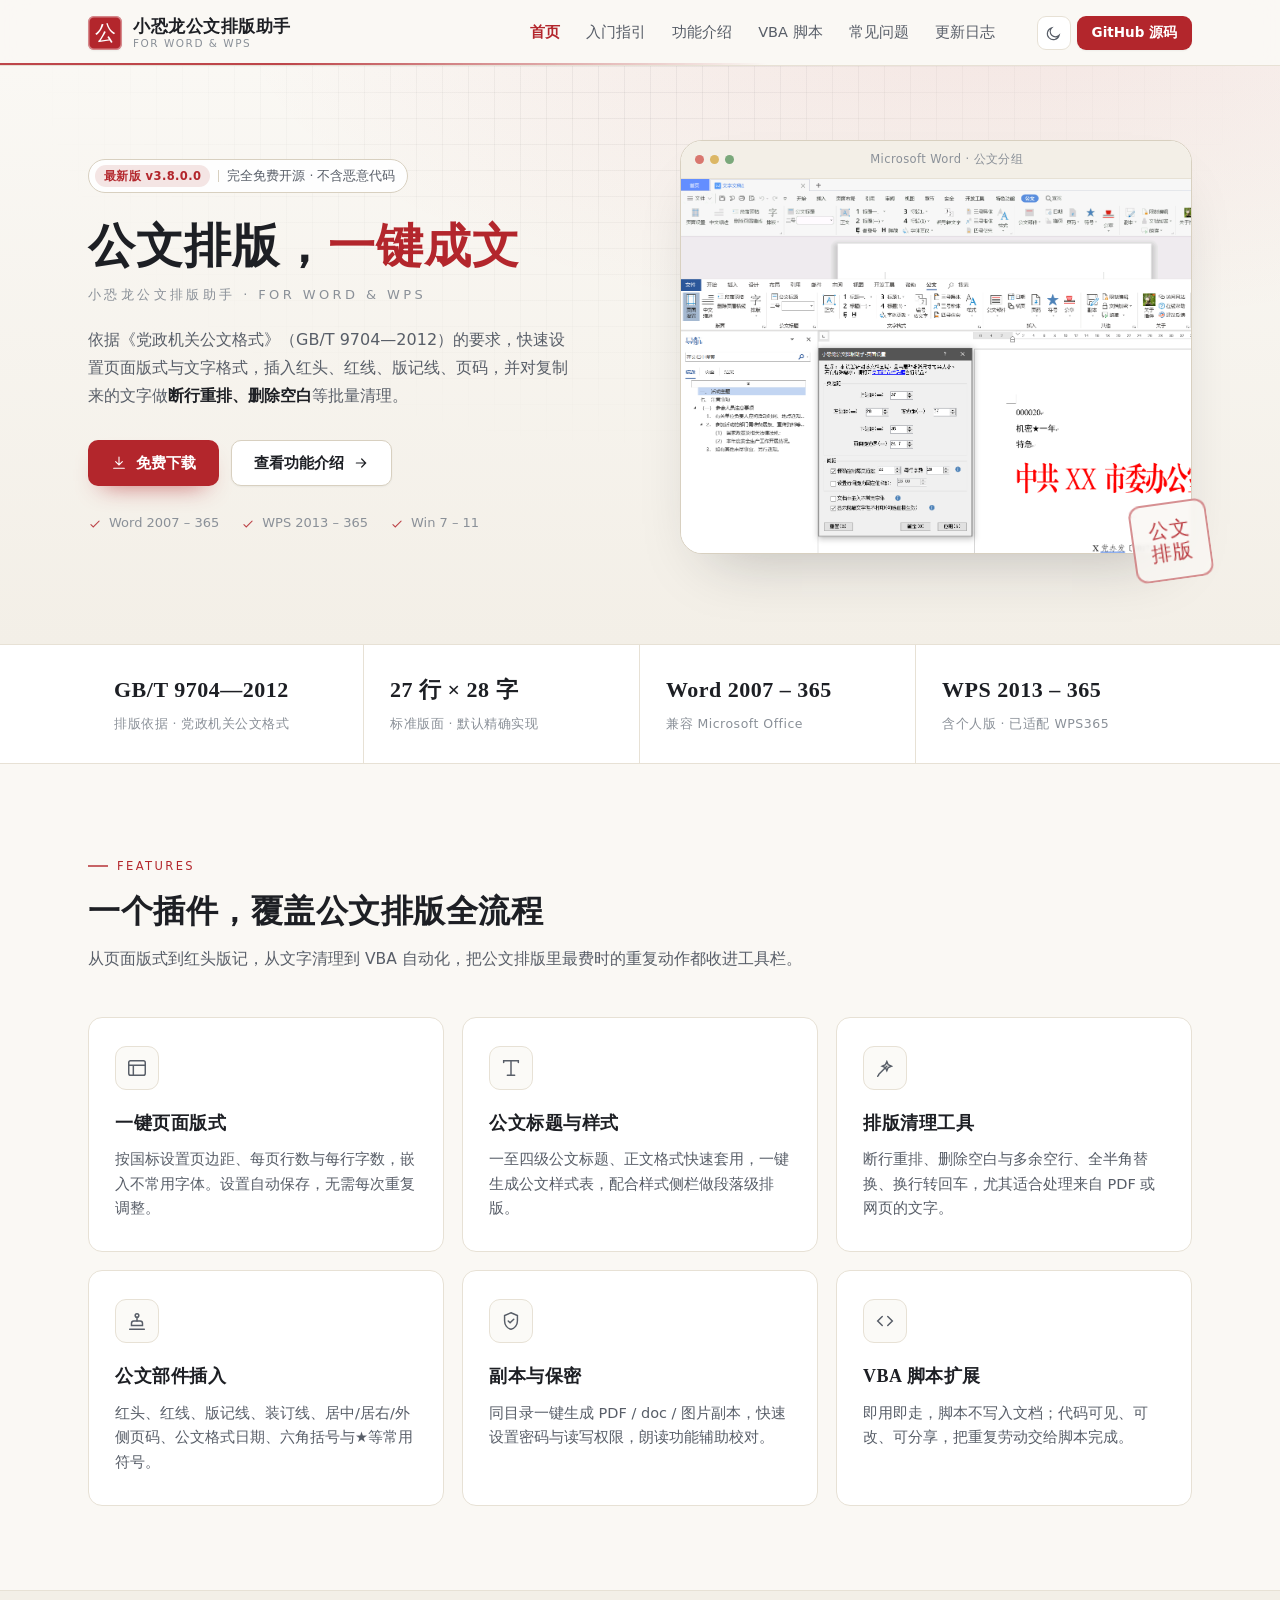
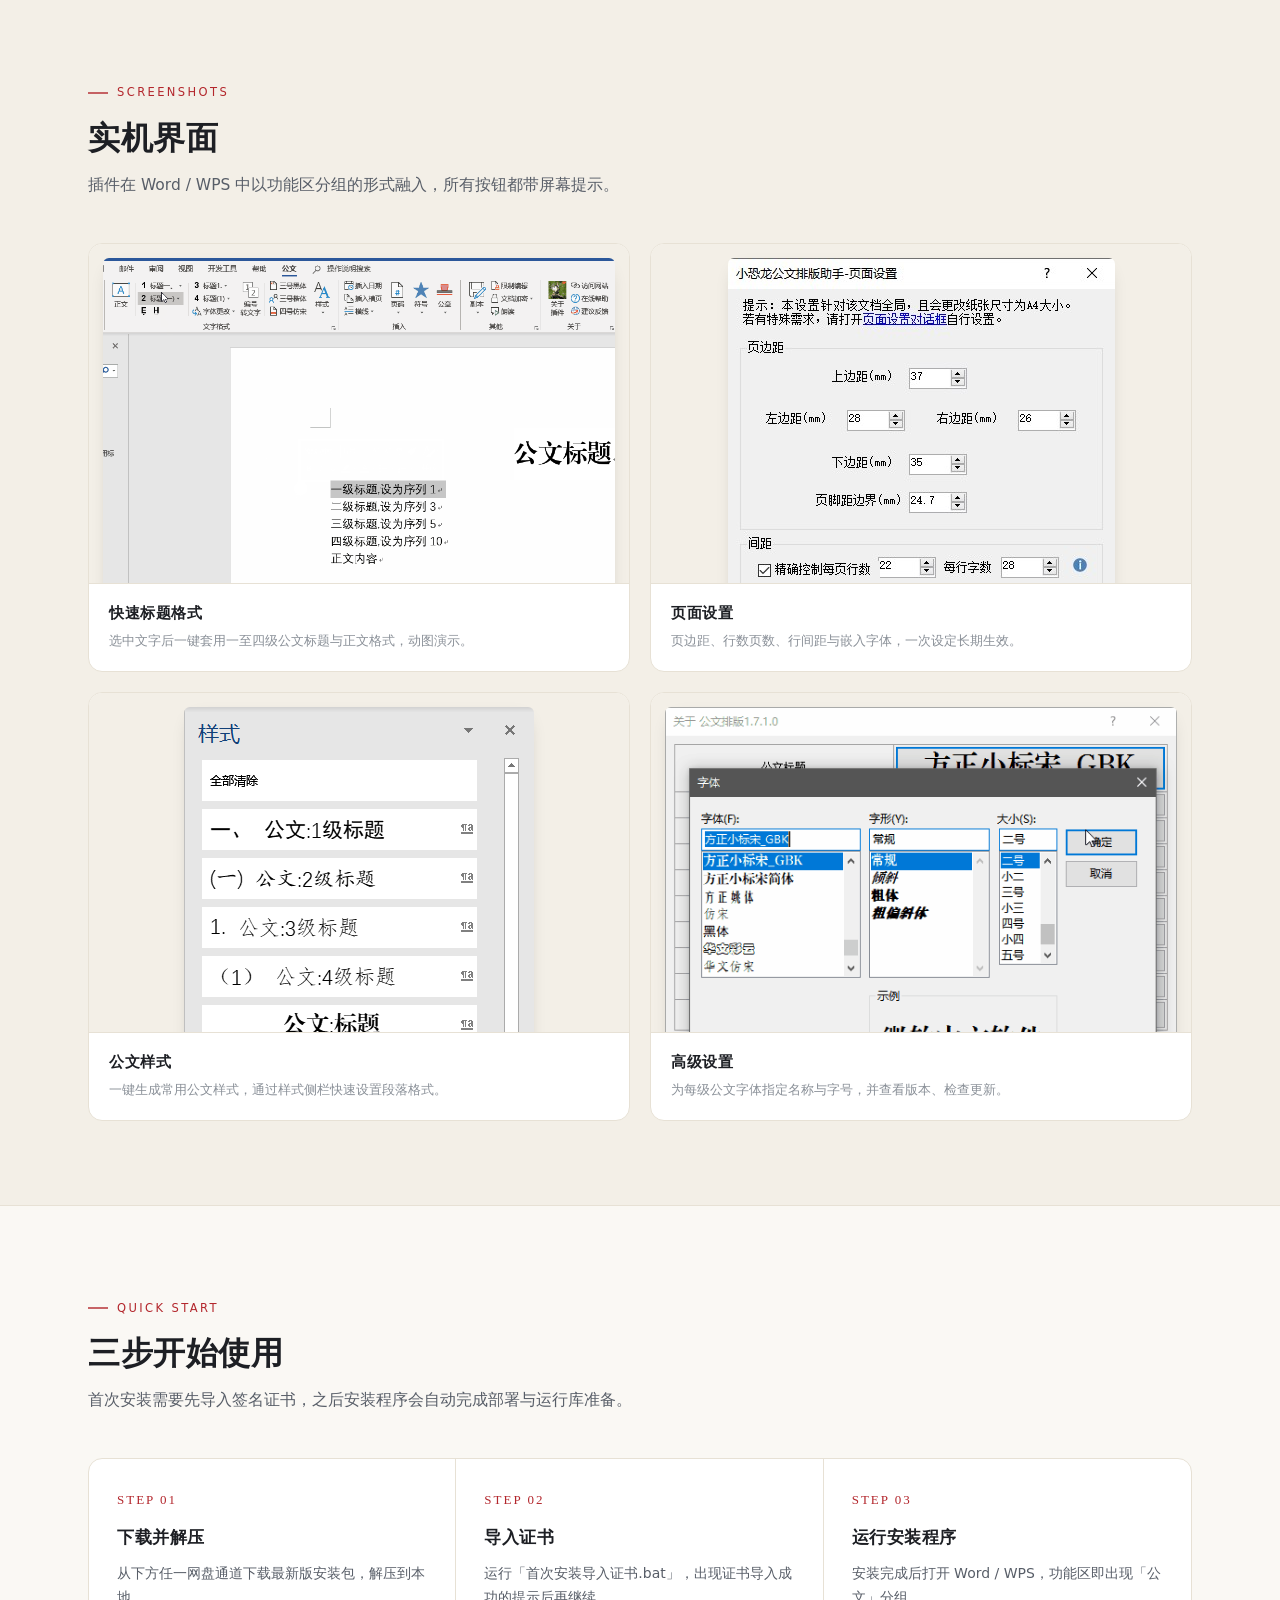
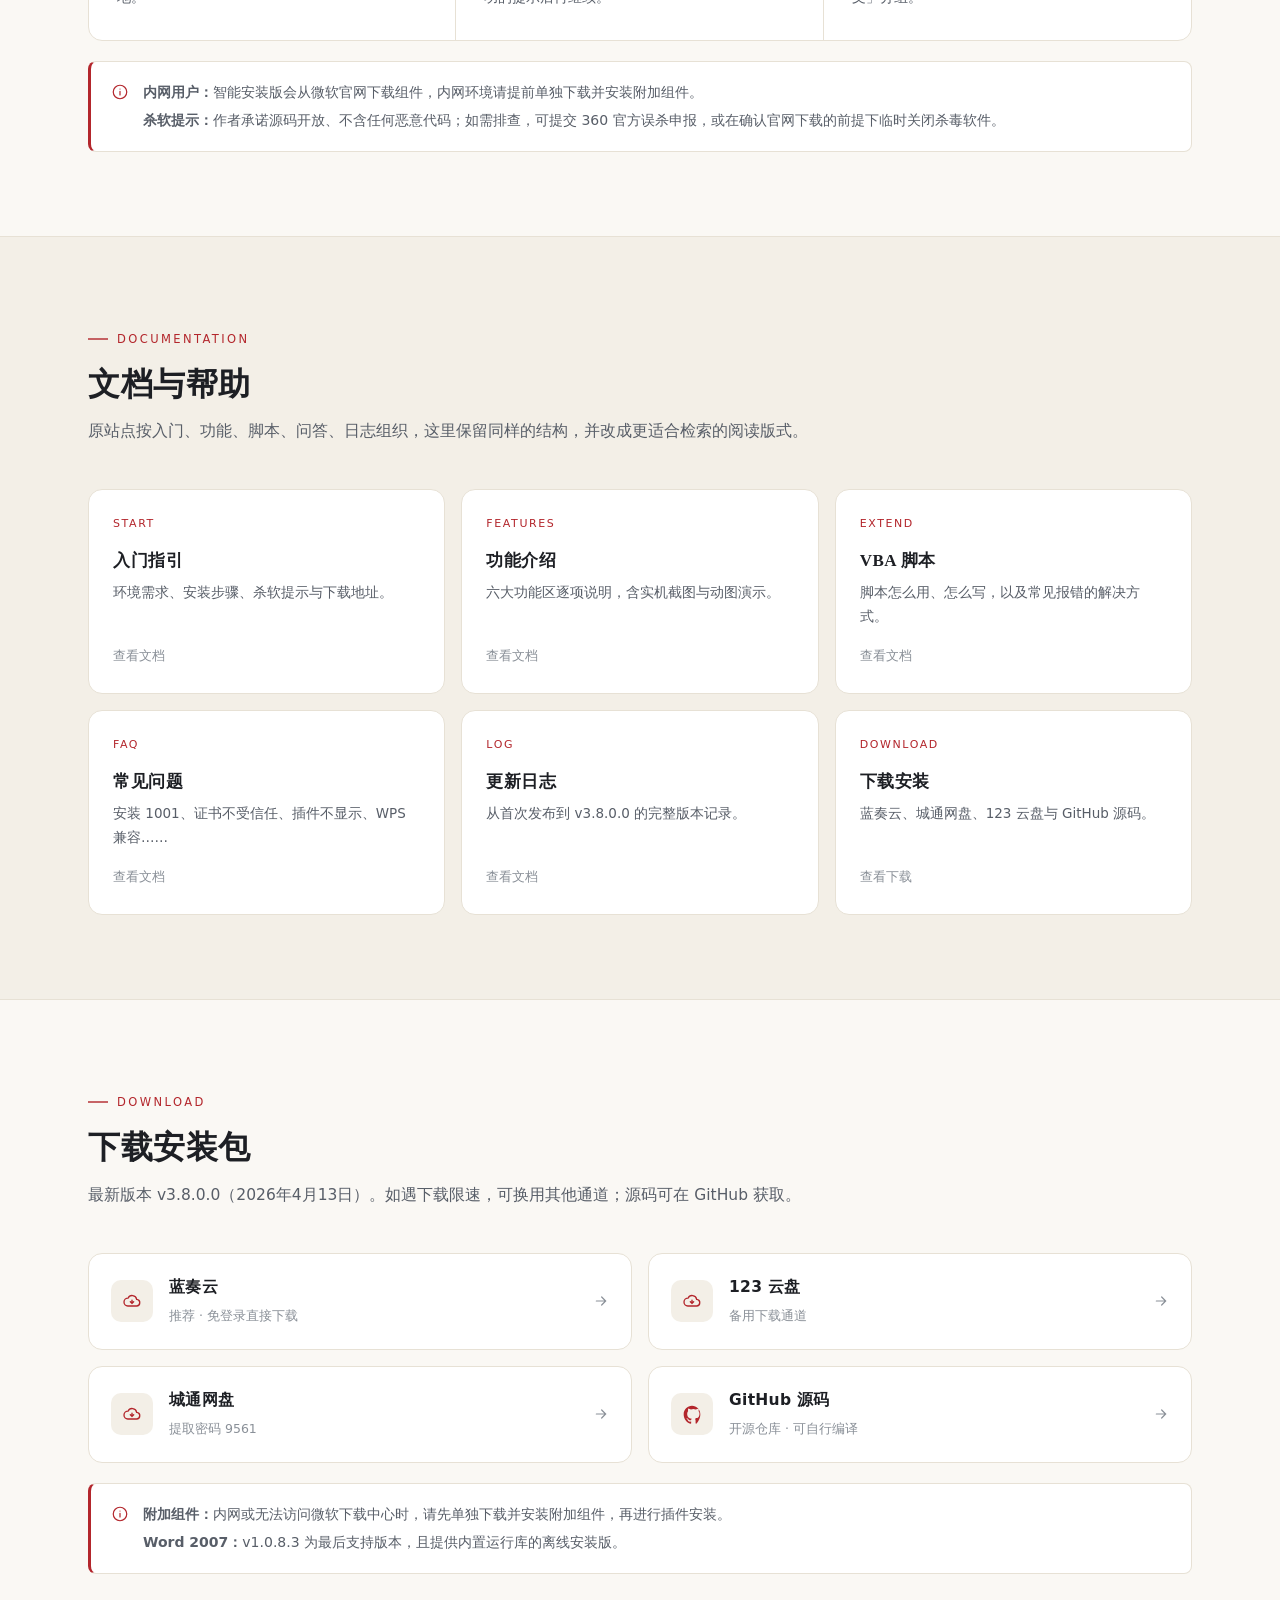
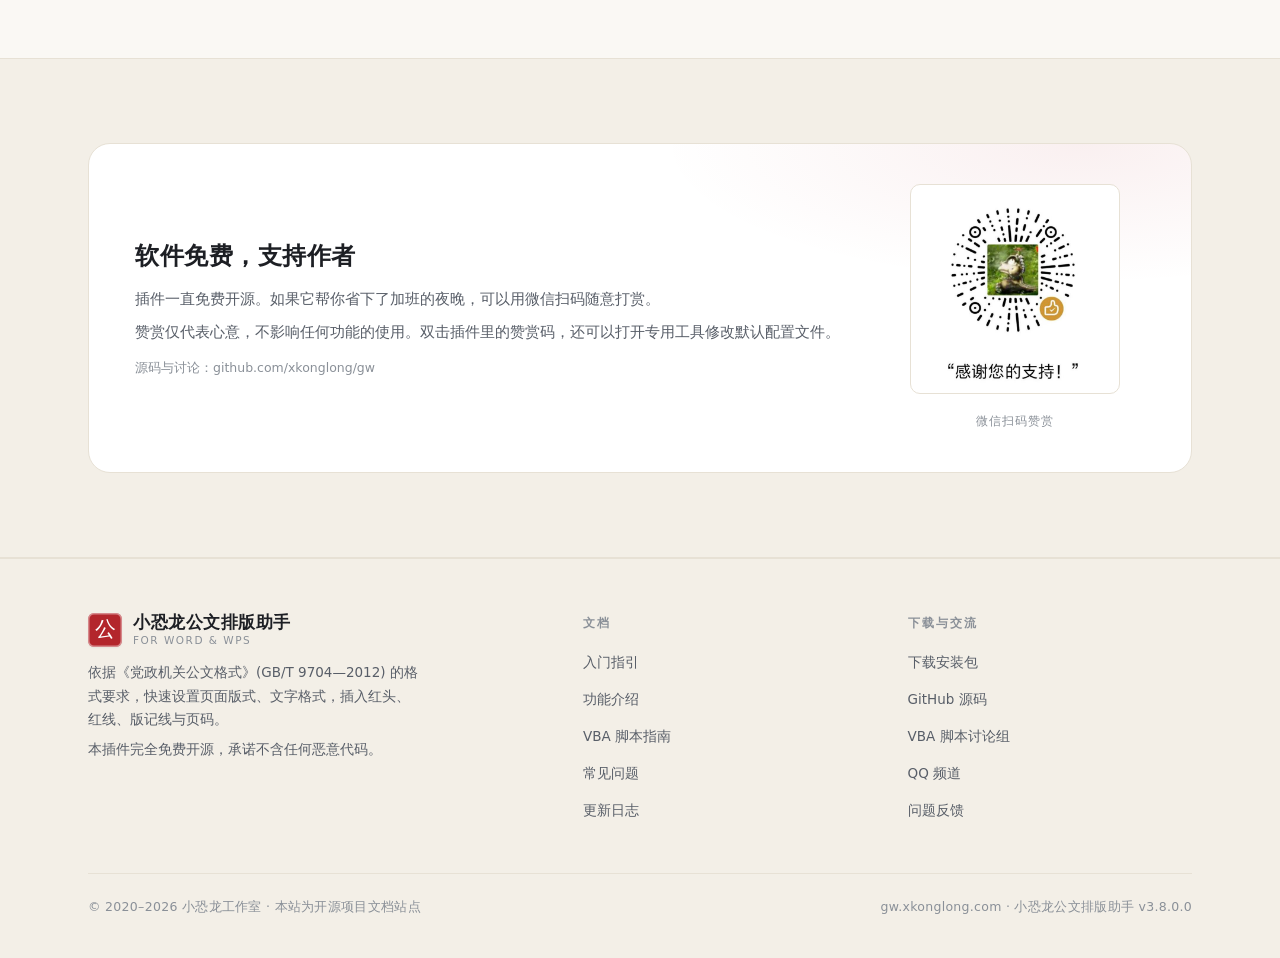
==== commit a74c8488: "重构静态站点：全新视觉与多页文档结构 页面由 build_site.py 从 README/feature/vba/faq/update 生成；新增响应式布局、深浅主题、FAQ 搜索与 404 页；移" ====
--- a/index.html
+++ b/index.html
@@ -1,78 +1,374 @@
-<!DOCTYPE >
-<html>
-  <head>
-    <meta charset="utf-8" />
-    <meta
-      name="viewport"
-      content="width=device-width, initial-scale=1, shrink-to-fit=no"
-    />
-    <title>小恐龙公文排版助手 for Word/WPS</title>
-    <link  rel="stylesheet"   href="./docute.css" />
-  </head>
-
-  <body>
-    <div id="docute"></div>
-     <script src="./docute.js"></script>
-    <script>
-      new Docute({
-        target: '#docute',
-        detectSystemDarkTheme: true,
-        darkThemeToggler: true,
-        layout: 'narrow',
-        footer: `Power by <a href="http://xkonglong.com">小恐龙工作室</a> 2020-2023 年`,
-        nav: [
-          {
-            title: '首页',
-            link: '/'
-          },
-          {
-            title: '小恐龙工作室',
-            link: 'https://xkonglong.com'
-          }
-        ],
-        sidebar: [
-          {
-            title: '入门指引',
-            link:'/'
-          },
-          {
-            title: '功能介绍',
-            link:'/feature'
-          
-          },
-          {
-            title: 'VBA脚本',
-            link:'/vba'
-          },
-          {
-            title: '常见问题',
-            link:'/faq'
-          },
-          {
-            title: '更新日志',
-            link:'/update'
-          
-          },
-          // An external link
-          {
-            title: '小恐龙工作室',
-            link: 'https://xkonglong.com'
-          },
-          {
-            title: 'QQ频道-公文排版助手',
-            link:'https://pd.qq.com/s/exu99qgjm'
-          },
-          {
-            title: 'Github VBA讨论组',
-            link: 'https://github.com/xkonglong/gw/discussions'
-          }
-        ]
-      })
-    
-    </script>
-
-  </body>
-  
-  
-  
+<!DOCTYPE html>
+<html lang="zh-CN" data-theme="light">
+<head>
+<meta charset="utf-8">
+<meta name="viewport" content="width=device-width, initial-scale=1">
+<title>小恐龙公文排版助手 for Word/WPS · 一键公文排版</title>
+<meta name="description" content="小恐龙公文排版助手：依据 GB/T 9704—2012 的一键公文排版插件，支持 Word 2007–365 与 WPS，免费开源。">
+<meta name="theme-color" content="#b3262c">
+<meta property="og:title" content="小恐龙公文排版助手 for Word/WPS · 一键公文排版">
+<meta property="og:description" content="小恐龙公文排版助手：依据 GB/T 9704—2012 的一键公文排版插件，支持 Word 2007–365 与 WPS，免费开源。">
+<meta property="og:type" content="website">
+<meta property="og:url" content="https://gw.xkonglong.com/">
+<link rel="icon" href="favicon.ico">
+<link rel="stylesheet" href="assets/style.css">
+<script>
+(function(){
+  try {
+    var t = localStorage.getItem('xkl-theme');
+    if (t === 'dark') document.documentElement.setAttribute('data-theme', 'dark');
+  } catch (e) {}
+})();
+</script>
+</head>
+<body>
+
+<header class="site-header">
+  <div class="container header-inner">
+    <a class="brand" href="index.html">
+      <span class="brand-seal" aria-hidden="true">公</span>
+      <span class="brand-text">
+        <span class="brand-name">小恐龙公文排版助手</span>
+        <span class="brand-sub">for Word &amp; WPS</span>
+      </span>
+    </a>
+    <nav class="nav" aria-label="主导航">
+        <a href="index.html" aria-current="page">首页</a>
+        <a href="guide.html">入门指引</a>
+        <a href="feature.html">功能介绍</a>
+        <a href="vba.html">VBA 脚本</a>
+        <a href="faq.html">常见问题</a>
+        <a href="update.html">更新日志</a>
+    </nav>
+    <div class="nav-tools">
+      <button class="icon-btn" id="theme-toggle" type="button" aria-label="切换主题" title="切换深浅主题"><svg viewBox="0 0 24 24" fill="none" stroke="currentColor" stroke-width="1.6" stroke-linecap="round"><circle cx="12" cy="12" r="4"/><path d="M12 2v2M12 20v2M2 12h2M20 12h2M5 5l1.5 1.5M17.5 17.5L19 19M19 5l-1.5 1.5M6.5 17.5L5 19"/></svg></button>
+      <a class="btn-nav" href="https://github.com/xkonglong/gw" target="_blank" rel="noopener">GitHub 源码</a>
+      <button class="icon-btn burger" id="menu-toggle" type="button" aria-label="打开菜单"><svg viewBox="0 0 24 24" fill="none" stroke="currentColor" stroke-width="1.8" stroke-linecap="round"><path d="M4 7h16M4 12h16M4 17h16"/></svg></button>
+    </div>
+  </div>
+</header>
+<div class="mobile-menu" id="mobile-menu">
+  <a href="index.html">首页</a>
+  <a href="guide.html">入门指引</a>
+  <a href="feature.html">功能介绍</a>
+  <a href="vba.html">VBA 脚本</a>
+  <a href="faq.html">常见问题</a>
+  <a href="update.html">更新日志</a>
+  <a href="https://github.com/xkonglong/gw" target="_blank" rel="noopener">GitHub 源码</a>
+</div>
+
+<main>
+  <section class="hero">
+    <div class="container hero-grid">
+      <div class="hero-copy">
+        <div class="hero-badge"><b>最新版 v3.8.0.0</b><i></i>完全免费开源 · 不含恶意代码</div>
+        <h1>公文排版，<em>一键成文</em></h1>
+        <div class="hero-sub-en">小恐龙公文排版助手 · for Word &amp; WPS</div>
+        <p class="hero-lead">依据《党政机关公文格式》（GB/T 9704—2012）的要求，快速设置页面版式与文字格式，插入红头、红线、版记线、页码，并对复制来的文字做<strong>断行重排、删除空白</strong>等批量清理。</p>
+        <div class="hero-actions">
+          <a class="btn btn-primary" href="#download"><svg viewBox="0 0 24 24" fill="none" stroke="currentColor" stroke-width="1.6" stroke-linecap="round"><path d="M12 3v11M7 10l5 5 5-5M4 20h16"/></svg> 免费下载</a>
+          <a class="btn btn-ghost" href="feature.html">查看功能介绍 <svg viewBox="0 0 24 24" fill="none" stroke="currentColor" stroke-width="1.8" stroke-linecap="round"><path d="M5 12h14M13 6l6 6-6 6"/></svg></a>
+        </div>
+        <div class="hero-meta">
+          <span><svg viewBox="0 0 24 24" fill="none" stroke="currentColor" stroke-width="1.8" stroke-linecap="round"><path d="M5 13l4 4 10-10"/></svg> Word 2007 – 365</span>
+          <span><svg viewBox="0 0 24 24" fill="none" stroke="currentColor" stroke-width="1.8" stroke-linecap="round"><path d="M5 13l4 4 10-10"/></svg> WPS 2013 – 365</span>
+          <span><svg viewBox="0 0 24 24" fill="none" stroke="currentColor" stroke-width="1.8" stroke-linecap="round"><path d="M5 13l4 4 10-10"/></svg> Win 7 – 11</span>
+        </div>
+      </div>
+      <div class="hero-visual">
+        <div class="window">
+          <div class="window-bar">
+            <span class="dots"><i></i><i></i><i></i></span>
+            <span class="window-title">Microsoft Word · 公文分组</span>
+          </div>
+          <img src="img/c1.png" alt="小恐龙公文排版助手在 Word 中的界面" width="1291" height="947">
+        </div>
+        <div class="hero-stamp" aria-hidden="true">公文<br>排版</div>
+      </div>
+    </div>
+  </section>
+
+  <section class="fact-bar">
+    <div class="container fact-grid">
+      <div class="fact"><strong>GB/T 9704—2012</strong><span>排版依据 · 党政机关公文格式</span></div>
+      <div class="fact"><strong>27 行 × 28 字</strong><span>标准版面 · 默认精确实现</span></div>
+      <div class="fact"><strong>Word 2007 – 365</strong><span>兼容 Microsoft Office</span></div>
+      <div class="fact"><strong>WPS 2013 – 365</strong><span>含个人版 · 已适配 WPS365</span></div>
+    </div>
+  </section>
+
+  <section class="section" id="features">
+    <div class="container">
+      <div class="section-head">
+        <span class="eyebrow">FEATURES</span>
+        <h2 class="section-title">一个插件，覆盖公文排版全流程</h2>
+        <p class="section-desc">从页面版式到红头版记，从文字清理到 VBA 自动化，把公文排版里最费时的重复动作都收进工具栏。</p>
+      </div>
+      <div class="cards">
+
+      <article class="card">
+        <div class="card-icon"><svg viewBox="0 0 24 24" fill="none" stroke="currentColor" stroke-width="1.6" stroke-linecap="round"><rect x="3" y="4" width="18" height="16" rx="2"/><path d="M3 9h18M8 9v11"/></svg></div>
+        <h3>一键页面版式</h3>
+        <p>按国标设置页边距、每页行数与每行字数，嵌入不常用字体。设置自动保存，无需每次重复调整。</p>
+      </article>
+
+      <article class="card">
+        <div class="card-icon"><svg viewBox="0 0 24 24" fill="none" stroke="currentColor" stroke-width="1.6" stroke-linecap="round"><path d="M4 6V4h16v2M12 4v16M8 20h8"/></svg></div>
+        <h3>公文标题与样式</h3>
+        <p>一至四级公文标题、正文格式快速套用，一键生成公文样式表，配合样式侧栏做段落级排版。</p>
+      </article>
+
+      <article class="card">
+        <div class="card-icon"><svg viewBox="0 0 24 24" fill="none" stroke="currentColor" stroke-width="1.6" stroke-linecap="round"><path d="M5 19l9-9M14 5l1.5 3.5L19 10l-3.5 1.5L14 15l-1.5-3.5L9 10l3.5-1.5z"/><path d="M4 21l1-1"/></svg></div>
+        <h3>排版清理工具</h3>
+        <p>断行重排、删除空白与多余空行、全半角替换、换行转回车，尤其适合处理来自 PDF 或网页的文字。</p>
+      </article>
+
+      <article class="card">
+        <div class="card-icon"><svg viewBox="0 0 24 24" fill="none" stroke="currentColor" stroke-width="1.6" stroke-linecap="round"><path d="M4 21h16M6 17h12v-2.5c0-1.4-1.1-2.5-2.5-2.5H8.5C7.1 12 6 13.1 6 14.5z"/><path d="M12 12V8"/><circle cx="12" cy="6" r="2"/></svg></div>
+        <h3>公文部件插入</h3>
+        <p>红头、红线、版记线、装订线、居中/居右/外侧页码、公文格式日期、六角括号与★等常用符号。</p>
+      </article>
+
+      <article class="card">
+        <div class="card-icon"><svg viewBox="0 0 24 24" fill="none" stroke="currentColor" stroke-width="1.6" stroke-linecap="round"><path d="M12 3l7 3v6c0 4.4-3 8.2-7 9-4-.8-7-4.6-7-9V6z"/><path d="M9 12l2 2 4-4"/></svg></div>
+        <h3>副本与保密</h3>
+        <p>同目录一键生成 PDF / doc / 图片副本，快速设置密码与读写权限，朗读功能辅助校对。</p>
+      </article>
+
+      <article class="card">
+        <div class="card-icon"><svg viewBox="0 0 24 24" fill="none" stroke="currentColor" stroke-width="1.6" stroke-linecap="round"><path d="M9 7l-5 5 5 5M15 7l5 5-5 5"/></svg></div>
+        <h3>VBA 脚本扩展</h3>
+        <p>即用即走，脚本不写入文档；代码可见、可改、可分享，把重复劳动交给脚本完成。</p>
+      </article>
+      </div>
+    </div>
+  </section>
+
+  <section class="section section-alt" id="screens">
+    <div class="container">
+      <div class="section-head">
+        <span class="eyebrow">SCREENSHOTS</span>
+        <h2 class="section-title">实机界面</h2>
+        <p class="section-desc">插件在 Word / WPS 中以功能区分组的形式融入，所有按钮都带屏幕提示。</p>
+      </div>
+      <div class="shots">
+
+        <figure class="shot">
+          <div class="shot-img"><img src="img/formatText.gif" alt="快速标题格式" loading="lazy"></div>
+          <figcaption class="shot-meta"><h4>快速标题格式</h4><p>选中文字后一键套用一至四级公文标题与正文格式，动图演示。</p></figcaption>
+        </figure>
+
+        <figure class="shot">
+          <div class="shot-img"><img src="img/papersetup.jpg" alt="页面设置" loading="lazy"></div>
+          <figcaption class="shot-meta"><h4>页面设置</h4><p>页边距、行数页数、行间距与嵌入字体，一次设定长期生效。</p></figcaption>
+        </figure>
+
+        <figure class="shot">
+          <div class="shot-img"><img src="img/style.png" alt="公文样式" loading="lazy"></div>
+          <figcaption class="shot-meta"><h4>公文样式</h4><p>一键生成常用公文样式，通过样式侧栏快速设置段落格式。</p></figcaption>
+        </figure>
+
+        <figure class="shot">
+          <div class="shot-img"><img src="img/aboutSetting.gif" alt="高级设置" loading="lazy"></div>
+          <figcaption class="shot-meta"><h4>高级设置</h4><p>为每级公文字体指定名称与字号，并查看版本、检查更新。</p></figcaption>
+        </figure>
+      </div>
+    </div>
+  </section>
+
+  <section class="section" id="start">
+    <div class="container">
+      <div class="section-head">
+        <span class="eyebrow">QUICK START</span>
+        <h2 class="section-title">三步开始使用</h2>
+        <p class="section-desc">首次安装需要先导入签名证书，之后安装程序会自动完成部署与运行库准备。</p>
+      </div>
+      <div class="steps">
+        <div class="step">
+          <span class="step-num">STEP 01</span>
+          <h4>下载并解压</h4>
+          <p>从下方任一网盘通道下载最新版安装包，解压到本地。</p>
+        </div>
+        <div class="step">
+          <span class="step-num">STEP 02</span>
+          <h4>导入证书</h4>
+          <p>运行「首次安装导入证书.bat」，出现证书导入成功的提示后再继续。</p>
+        </div>
+        <div class="step">
+          <span class="step-num">STEP 03</span>
+          <h4>运行安装程序</h4>
+          <p>安装完成后打开 Word / WPS，功能区即出现「公文」分组。</p>
+        </div>
+      </div>
+      <div class="notice">
+        <svg viewBox="0 0 24 24" fill="none" stroke="currentColor" stroke-width="1.6" stroke-linecap="round"><circle cx="12" cy="12" r="9"/><path d="M12 8h.01M12 11v5"/></svg>
+        <div>
+          <p><strong>内网用户：</strong>智能安装版会从微软官网下载组件，内网环境请提前单独下载并安装附加组件。</p>
+          <p><strong>杀软提示：</strong>作者承诺源码开放、不含任何恶意代码；如需排查，可提交 360 官方误杀申报，或在确认官网下载的前提下临时关闭杀毒软件。</p>
+        </div>
+      </div>
+    </div>
+  </section>
+
+  <section class="section section-alt" id="docs">
+    <div class="container">
+      <div class="section-head">
+        <span class="eyebrow">DOCUMENTATION</span>
+        <h2 class="section-title">文档与帮助</h2>
+        <p class="section-desc">原站点按入门、功能、脚本、问答、日志组织，这里保留同样的结构，并改成更适合检索的阅读版式。</p>
+      </div>
+      <div class="doc-cards">
+
+      <a class="doc-card" href="guide.html">
+        <span class="tag">START</span>
+        <h4>入门指引</h4>
+        <p>环境需求、安装步骤、杀软提示与下载地址。</p>
+        <span class="more">查看文档</span>
+      </a>
+
+      <a class="doc-card" href="feature.html">
+        <span class="tag">FEATURES</span>
+        <h4>功能介绍</h4>
+        <p>六大功能区逐项说明，含实机截图与动图演示。</p>
+        <span class="more">查看文档</span>
+      </a>
+
+      <a class="doc-card" href="vba.html">
+        <span class="tag">EXTEND</span>
+        <h4>VBA 脚本</h4>
+        <p>脚本怎么用、怎么写，以及常见报错的解决方式。</p>
+        <span class="more">查看文档</span>
+      </a>
+
+      <a class="doc-card" href="faq.html">
+        <span class="tag">FAQ</span>
+        <h4>常见问题</h4>
+        <p>安装 1001、证书不受信任、插件不显示、WPS 兼容……</p>
+        <span class="more">查看文档</span>
+      </a>
+
+      <a class="doc-card" href="update.html">
+        <span class="tag">LOG</span>
+        <h4>更新日志</h4>
+        <p>从首次发布到 v3.8.0.0 的完整版本记录。</p>
+        <span class="more">查看文档</span>
+      </a>
+
+      <a class="doc-card" href="index.html#download">
+        <span class="tag">DOWNLOAD</span>
+        <h4>下载安装</h4>
+        <p>蓝奏云、城通网盘、123 云盘与 GitHub 源码。</p>
+        <span class="more">查看下载</span>
+      </a>
+      </div>
+    </div>
+  </section>
+
+  <section class="section" id="download">
+    <div class="container">
+      <div class="section-head">
+        <span class="eyebrow">DOWNLOAD</span>
+        <h2 class="section-title">下载安装包</h2>
+        <p class="section-desc">最新版本 v3.8.0.0（2026年4月13日）。如遇下载限速，可换用其他通道；源码可在 GitHub 获取。</p>
+      </div>
+      <div class="downloads">
+
+      <a class="dl" href="https://xkonglong.lanzoux.com/b00dbbvcj" target="_blank" rel="noopener">
+        <span class="dl-icon"><svg viewBox="0 0 24 24" fill="none" stroke="currentColor" stroke-width="1.6" stroke-linecap="round"><path d="M7 18h10a4 4 0 0 0 .6-8 5.5 5.5 0 0 0-10.4-1.4A3.8 3.8 0 0 0 7 18z"/><path d="M12 11v4M10 12.8l2 2 2-2"/></svg></span>
+        <span class="dl-body"><strong>蓝奏云</strong><span>推荐 · 免登录直接下载</span></span>
+        <span class="dl-arrow"><svg viewBox="0 0 24 24" fill="none" stroke="currentColor" stroke-width="1.8" stroke-linecap="round"><path d="M5 12h14M13 6l6 6-6 6"/></svg></span>
+      </a>
+
+      <a class="dl" href="https://www.123pan.com/s/BYLA-CZwHv" target="_blank" rel="noopener">
+        <span class="dl-icon"><svg viewBox="0 0 24 24" fill="none" stroke="currentColor" stroke-width="1.6" stroke-linecap="round"><path d="M7 18h10a4 4 0 0 0 .6-8 5.5 5.5 0 0 0-10.4-1.4A3.8 3.8 0 0 0 7 18z"/><path d="M12 11v4M10 12.8l2 2 2-2"/></svg></span>
+        <span class="dl-body"><strong>123 云盘</strong><span>备用下载通道</span></span>
+        <span class="dl-arrow"><svg viewBox="0 0 24 24" fill="none" stroke="currentColor" stroke-width="1.8" stroke-linecap="round"><path d="M5 12h14M13 6l6 6-6 6"/></svg></span>
+      </a>
+
+      <a class="dl" href="https://url38.ctfile.com/d/15334738-33069050-4ebf20?p=9561" target="_blank" rel="noopener">
+        <span class="dl-icon"><svg viewBox="0 0 24 24" fill="none" stroke="currentColor" stroke-width="1.6" stroke-linecap="round"><path d="M7 18h10a4 4 0 0 0 .6-8 5.5 5.5 0 0 0-10.4-1.4A3.8 3.8 0 0 0 7 18z"/><path d="M12 11v4M10 12.8l2 2 2-2"/></svg></span>
+        <span class="dl-body"><strong>城通网盘</strong><span>提取密码 9561</span></span>
+        <span class="dl-arrow"><svg viewBox="0 0 24 24" fill="none" stroke="currentColor" stroke-width="1.8" stroke-linecap="round"><path d="M5 12h14M13 6l6 6-6 6"/></svg></span>
+      </a>
+
+      <a class="dl" href="https://github.com/xkonglong/gw" target="_blank" rel="noopener">
+        <span class="dl-icon"><svg viewBox="0 0 24 24" fill="currentColor"><path d="M12 2C6.5 2 2 6.6 2 12.2c0 5.4 3.4 9.9 8.2 11.5.6.1.8-.3.8-.6v-2c-3.3.7-4-1.6-4-1.6-.5-1.4-1.3-1.8-1.3-1.8-1.1-.7.1-.7.1-.7 1.2.1 1.8 1.2 1.8 1.2 1 1.8 2.7 1.3 3.4 1 .1-.8.4-1.3.7-1.6-2.7-.3-5.5-1.4-5.5-6 0-1.3.5-2.4 1.2-3.2-.1-.3-.5-1.5.1-3.1 0 0 1 .3 3.2 1.2a11 11 0 0 1 5.8 0c3.2-.9 3.2-1.2 3.2-1.2.6 1.6.2 2.8.1 3.1.8.8 1.2 1.9 1.2 3.2 0 4.6-2.8 5.7-5.5 6 .4.4.8 1.1.8 2.2v3.3c0 .3.2.7.8.6C18.6 22.1 22 17.6 22 12.2 22 6.6 17.5 2 12 2z"/></svg></span>
+        <span class="dl-body"><strong>GitHub 源码</strong><span>开源仓库 · 可自行编译</span></span>
+        <span class="dl-arrow"><svg viewBox="0 0 24 24" fill="none" stroke="currentColor" stroke-width="1.8" stroke-linecap="round"><path d="M5 12h14M13 6l6 6-6 6"/></svg></span>
+      </a>
+      </div>
+      <div class="notice">
+        <svg viewBox="0 0 24 24" fill="none" stroke="currentColor" stroke-width="1.6" stroke-linecap="round"><circle cx="12" cy="12" r="9"/><path d="M12 8h.01M12 11v5"/></svg>
+        <div>
+          <p><strong>附加组件：</strong>内网或无法访问微软下载中心时，请先单独下载并安装附加组件，再进行插件安装。</p>
+          <p><strong>Word 2007：</strong>v1.0.8.3 为最后支持版本，且提供内置运行库的离线安装版。</p>
+        </div>
+      </div>
+    </div>
+  </section>
+
+  <section class="section section-alt" id="donate">
+    <div class="container">
+      <div class="donate">
+        <div>
+          <h3>软件免费，支持作者</h3>
+          <p>插件一直免费开源。如果它帮你省下了加班的夜晚，可以用微信扫码随意打赏。</p>
+          <p>赞赏仅代表心意，不影响任何功能的使用。双击插件里的赞赏码，还可以打开专用工具修改默认配置文件。</p>
+          <small>源码与讨论：github.com/xkonglong/gw</small>
+        </div>
+        <div class="donate-qr">
+          <img src="img/zsm.jpg" alt="微信赞赏码" loading="lazy">
+          <span>微信扫码赞赏</span>
+        </div>
+      </div>
+    </div>
+  </section>
+</main>
+
+<footer class="site-footer">
+  <div class="container">
+    <div class="footer-grid">
+      <div class="footer-brand">
+        <a class="brand" href="index.html">
+          <span class="brand-seal" aria-hidden="true">公</span>
+          <span class="brand-text">
+            <span class="brand-name">小恐龙公文排版助手</span>
+            <span class="brand-sub">for Word &amp; WPS</span>
+          </span>
+        </a>
+        <p>依据《党政机关公文格式》(GB/T 9704—2012) 的格式要求，快速设置页面版式、文字格式，插入红头、红线、版记线与页码。</p>
+        <p>本插件完全免费开源，承诺不含任何恶意代码。</p>
+      </div>
+      <div class="footer-col">
+        <h5>文档</h5>
+        <ul>
+          <li><a href="guide.html">入门指引</a></li>
+          <li><a href="feature.html">功能介绍</a></li>
+          <li><a href="vba.html">VBA 脚本指南</a></li>
+          <li><a href="faq.html">常见问题</a></li>
+          <li><a href="update.html">更新日志</a></li>
+        </ul>
+      </div>
+      <div class="footer-col">
+        <h5>下载与交流</h5>
+        <ul>
+          <li><a href="#download">下载安装包</a></li>
+          <li><a href="https://github.com/xkonglong/gw" target="_blank" rel="noopener">GitHub 源码</a></li>
+          <li><a href="https://github.com/xkonglong/gw/discussions" target="_blank" rel="noopener">VBA 脚本讨论组</a></li>
+          <li><a href="https://pd.qq.com/s/exu99qgjm" target="_blank" rel="noopener">QQ 频道</a></li>
+          <li><a href="https://support.qq.com/products/57503" target="_blank" rel="noopener">问题反馈</a></li>
+        </ul>
+      </div>
+    </div>
+    <div class="footer-bottom">
+      <span>© 2020–2026 小恐龙工作室 · 本站为开源项目文档站点</span>
+      <span>gw.xkonglong.com · 小恐龙公文排版助手 v3.8.0.0</span>
+    </div>
+  </div>
+</footer>
+<button class="to-top" id="to-top" type="button" aria-label="回到顶部"><svg viewBox="0 0 24 24" fill="none" stroke="currentColor" stroke-width="1.8" stroke-linecap="round"><path d="M12 19V5M6 11l6-6 6 6"/></svg></button>
+<script src="assets/app.js" defer></script>
+
+</body>
 </html>
--- a/assets/style.css
+++ b/assets/style.css
@@ -0,0 +1,1134 @@
+/* ==========================================================================
+   小恐龙公文排版助手 · gw.xkonglong.com
+   静态站点样式表
+   ========================================================================== */
+
+:root {
+  --brand: #b3262c;
+  --brand-deep: #8d1c21;
+  --brand-soft: #f4e5e4;
+  --gold: #b9905b;
+  --bg: #faf8f4;
+  --bg-alt: #f3efe7;
+  --surface: #ffffff;
+  --surface-soft: #fbfaf7;
+  --ink: #1d1f24;
+  --ink-soft: #585e68;
+  --ink-mute: #8a9098;
+  --line: #e7e1d5;
+  --line-strong: #d8d0c0;
+  --shadow-sm: 0 1px 2px rgba(29, 31, 36, 0.05);
+  --shadow-md: 0 10px 30px -12px rgba(29, 31, 36, 0.16);
+  --shadow-lg: 0 30px 60px -30px rgba(29, 31, 36, 0.28);
+  --radius-sm: 8px;
+  --radius: 14px;
+  --radius-lg: 22px;
+  --header-h: 66px;
+  --serif: "Songti SC", "STSong", "STZhongsong", "Source Han Serif SC", "Noto Serif SC", "SimSun", Georgia, serif;
+  --sans: "Inter", "Segoe UI", "PingFang SC", "Hiragino Sans GB", "Microsoft YaHei", system-ui, sans-serif;
+  --mono: "JetBrains Mono", "Cascadia Code", "SFMono-Regular", Consolas, monospace;
+  color-scheme: light;
+}
+
+[data-theme="dark"] {
+  --brand: #e2605f;
+  --brand-deep: #ef7a79;
+  --brand-soft: #3a2323;
+  --gold: #c8a374;
+  --bg: #121417;
+  --bg-alt: #171a1f;
+  --surface: #1b1e24;
+  --surface-soft: #191c22;
+  --ink: #eae7e0;
+  --ink-soft: #aeb4bd;
+  --ink-mute: #7d838c;
+  --line: #2a2e36;
+  --line-strong: #383d47;
+  --shadow-sm: 0 1px 2px rgba(0, 0, 0, 0.4);
+  --shadow-md: 0 10px 30px -12px rgba(0, 0, 0, 0.6);
+  --shadow-lg: 0 30px 60px -30px rgba(0, 0, 0, 0.8);
+  color-scheme: dark;
+}
+
+* { box-sizing: border-box; }
+
+html {
+  -webkit-text-size-adjust: 100%;
+  scroll-behavior: smooth;
+  scroll-padding-top: calc(var(--header-h) + 24px);
+}
+
+body {
+  margin: 0;
+  background: var(--bg);
+  color: var(--ink);
+  font-family: var(--sans);
+  font-size: 16px;
+  line-height: 1.75;
+  -webkit-font-smoothing: antialiased;
+  text-rendering: optimizeLegibility;
+}
+
+a { color: var(--brand); text-decoration: none; }
+a:hover { text-decoration: underline; text-underline-offset: 3px; }
+
+img { max-width: 100%; }
+
+::selection { background: var(--brand); color: #fff; }
+
+.container {
+  width: 100%;
+  max-width: 1160px;
+  margin: 0 auto;
+  padding: 0 28px;
+}
+.container-narrow { max-width: 900px; }
+
+/* ---------- 顶部导航 ---------- */
+
+.site-header {
+  position: sticky;
+  top: 0;
+  z-index: 60;
+  height: var(--header-h);
+  background: color-mix(in srgb, var(--bg) 88%, transparent);
+  backdrop-filter: saturate(180%) blur(14px);
+  border-bottom: 1px solid var(--line);
+}
+.site-header::after {
+  content: "";
+  position: absolute;
+  inset: auto 0 0 0;
+  height: 2px;
+  background: linear-gradient(90deg, var(--brand) 0%, var(--brand) 22%, transparent 60%);
+  opacity: .85;
+}
+
+.header-inner {
+  height: var(--header-h);
+  display: flex;
+  align-items: center;
+  gap: 20px;
+}
+
+.brand {
+  display: flex;
+  align-items: center;
+  gap: 11px;
+  color: var(--ink);
+  text-decoration: none;
+  flex-shrink: 0;
+}
+.brand:hover { text-decoration: none; }
+
+.brand-seal {
+  width: 34px;
+  height: 34px;
+  border-radius: 6px;
+  background: var(--brand);
+  color: #fff;
+  display: grid;
+  place-items: center;
+  font-family: var(--serif);
+  font-size: 21px;
+  line-height: 1;
+  letter-spacing: 0;
+  box-shadow: inset 0 0 0 1.5px rgba(255, 255, 255, .45), var(--shadow-sm);
+  transition: transform .25s ease;
+}
+.brand:hover .brand-seal { transform: rotate(-4deg) scale(1.03); }
+
+.brand-text { display: flex; flex-direction: column; line-height: 1.2; }
+.brand-name {
+  font-family: var(--serif);
+  font-size: 17px;
+  letter-spacing: .5px;
+  font-weight: 600;
+}
+.brand-sub {
+  font-size: 10.5px;
+  letter-spacing: 1.5px;
+  text-transform: uppercase;
+  color: var(--ink-mute);
+}
+
+.nav {
+  display: flex;
+  align-items: center;
+  gap: 2px;
+  margin-left: auto;
+}
+.nav a {
+  color: var(--ink-soft);
+  font-size: 14.5px;
+  padding: 7px 12px;
+  border-radius: 8px;
+  transition: color .18s, background .18s;
+}
+.nav a:hover { color: var(--ink); background: var(--bg-alt); text-decoration: none; }
+.nav a[aria-current="page"] { color: var(--brand); font-weight: 600; }
+
+.nav-tools { display: flex; align-items: center; gap: 6px; margin-left: 10px; }
+
+.icon-btn {
+  width: 34px;
+  height: 34px;
+  display: grid;
+  place-items: center;
+  border: 1px solid var(--line);
+  border-radius: 9px;
+  background: var(--surface);
+  color: var(--ink-soft);
+  cursor: pointer;
+  transition: border-color .18s, color .18s, transform .18s;
+}
+.icon-btn:hover { border-color: var(--line-strong); color: var(--ink); }
+.icon-btn svg { width: 17px; height: 17px; display: block; }
+
+.btn-nav {
+  display: inline-flex;
+  align-items: center;
+  gap: 6px;
+  height: 34px;
+  padding: 0 15px;
+  border-radius: 9px;
+  background: var(--brand);
+  color: #fff !important;
+  font-size: 13.5px;
+  font-weight: 600;
+  white-space: nowrap;
+  box-shadow: var(--shadow-sm);
+  transition: background .18s, transform .18s;
+}
+.btn-nav:hover { background: var(--brand-deep); text-decoration: none; transform: translateY(-1px); }
+.btn-nav svg { width: 14px; height: 14px; flex-shrink: 0; }
+
+.burger { display: none; }
+
+/* ---------- 通用区块 ---------- */
+
+.section { padding: 84px 0; }
+.section-alt { background: var(--bg-alt); border-top: 1px solid var(--line); border-bottom: 1px solid var(--line); }
+
+.section-head { max-width: 720px; margin-bottom: 44px; }
+.eyebrow {
+  display: inline-flex;
+  align-items: center;
+  gap: 9px;
+  font-size: 11.5px;
+  letter-spacing: 2.4px;
+  text-transform: uppercase;
+  color: var(--brand);
+  margin-bottom: 14px;
+}
+.eyebrow::before {
+  content: "";
+  width: 20px;
+  height: 2px;
+  background: var(--brand);
+  opacity: .7;
+}
+.section-title {
+  font-family: var(--serif);
+  font-size: clamp(24px, 3vw, 32px);
+  line-height: 1.35;
+  letter-spacing: .5px;
+  margin: 0 0 12px;
+  font-weight: 600;
+}
+.section-desc { color: var(--ink-soft); margin: 0; font-size: 15.5px; }
+
+/* ---------- 首屏 ---------- */
+
+.hero {
+  position: relative;
+  overflow: hidden;
+  padding: 74px 0 90px;
+  border-bottom: 1px solid var(--line);
+  background:
+    radial-gradient(1100px 460px at 78% -10%, color-mix(in srgb, var(--brand) 9%, transparent), transparent 70%),
+    linear-gradient(180deg, var(--bg) 0%, var(--bg-alt) 100%);
+}
+.hero::before {
+  content: "";
+  position: absolute;
+  inset: 0;
+  background-image:
+    linear-gradient(color-mix(in srgb, var(--ink) 5%, transparent) 1px, transparent 1px),
+    linear-gradient(90deg, color-mix(in srgb, var(--ink) 5%, transparent) 1px, transparent 1px);
+  background-size: 26px 26px;
+  mask-image: radial-gradient(820px 520px at 50% 0%, #000 10%, transparent 75%);
+  pointer-events: none;
+}
+
+.hero-grid {
+  position: relative;
+  display: grid;
+  grid-template-columns: 1.02fr .98fr;
+  gap: 60px;
+  align-items: center;
+}
+
+.hero-badge {
+  display: inline-flex;
+  align-items: center;
+  gap: 8px;
+  padding: 5px 12px 5px 6px;
+  border: 1px solid var(--line-strong);
+  border-radius: 999px;
+  background: color-mix(in srgb, var(--surface) 92%, transparent);
+  font-size: 12.5px;
+  color: var(--ink-soft);
+  margin-bottom: 24px;
+}
+.hero-badge b {
+  background: var(--brand-soft);
+  color: var(--brand);
+  border-radius: 999px;
+  padding: 1px 9px;
+  font-size: 11.5px;
+  letter-spacing: .4px;
+  font-weight: 600;
+}
+.hero-badge i {
+  font-style: normal;
+  width: 1px;
+  height: 12px;
+  background: var(--line-strong);
+}
+
+.hero h1 {
+  font-family: var(--serif);
+  font-size: clamp(32px, 4.2vw, 47px);
+  line-height: 1.25;
+  letter-spacing: 1px;
+  margin: 0 0 8px;
+  font-weight: 600;
+}
+.hero h1 em {
+  font-style: normal;
+  color: var(--brand);
+}
+.hero-sub-en {
+  font-size: 13px;
+  letter-spacing: 3.4px;
+  text-transform: uppercase;
+  color: var(--ink-mute);
+  margin-bottom: 20px;
+}
+.hero-lead {
+  font-size: 16px;
+  color: var(--ink-soft);
+  margin: 0 0 30px;
+  max-width: 490px;
+}
+.hero-lead strong { color: var(--ink); font-weight: 600; }
+
+.hero-actions { display: flex; flex-wrap: wrap; gap: 12px; margin-bottom: 26px; }
+
+.btn {
+  display: inline-flex;
+  align-items: center;
+  justify-content: center;
+  gap: 9px;
+  height: 46px;
+  padding: 0 22px;
+  border-radius: 10px;
+  font-size: 15px;
+  font-weight: 600;
+  border: 1px solid transparent;
+  cursor: pointer;
+  transition: transform .18s, box-shadow .18s, background .18s, border-color .18s;
+}
+.btn:hover { text-decoration: none; transform: translateY(-2px); }
+.btn-primary {
+  background: var(--brand);
+  color: #fff;
+  box-shadow: 0 12px 24px -14px color-mix(in srgb, var(--brand) 80%, transparent);
+}
+.btn-primary:hover { background: var(--brand-deep); }
+.btn-ghost {
+  background: var(--surface);
+  color: var(--ink);
+  border-color: var(--line-strong);
+  box-shadow: var(--shadow-sm);
+}
+.btn-ghost:hover { border-color: var(--brand); color: var(--brand); }
+.btn svg { width: 16px; height: 16px; }
+
+.hero-meta {
+  display: flex;
+  flex-wrap: wrap;
+  gap: 8px 22px;
+  font-size: 13px;
+  color: var(--ink-mute);
+}
+.hero-meta span { display: inline-flex; align-items: center; gap: 7px; }
+.hero-meta svg { width: 14px; height: 14px; color: var(--brand); opacity: .85; }
+
+/* 首屏截图 */
+.hero-visual { position: relative; }
+
+.window {
+  position: relative;
+  background: var(--surface);
+  border: 1px solid var(--line-strong);
+  border-radius: var(--radius-lg);
+  box-shadow: var(--shadow-lg);
+  overflow: hidden;
+}
+.window-bar {
+  display: flex;
+  align-items: center;
+  gap: 8px;
+  height: 38px;
+  padding: 0 14px;
+  background: var(--bg-alt);
+  border-bottom: 1px solid var(--line);
+}
+.dots { display: flex; gap: 6px; }
+.dots i { width: 9px; height: 9px; border-radius: 50%; background: var(--line-strong); display: block; }
+.dots i:nth-child(1) { background: #d9776f; }
+.dots i:nth-child(2) { background: #dcb765; }
+.dots i:nth-child(3) { background: #7aa87b; }
+.window-title {
+  font-size: 11.5px;
+  color: var(--ink-mute);
+  letter-spacing: .4px;
+  margin: 0 auto;
+  padding-right: 26px;
+}
+.window img { display: block; width: 100%; height: auto; }
+
+.hero-stamp {
+  position: absolute;
+  right: -18px;
+  bottom: -26px;
+  width: 78px;
+  height: 78px;
+  border-radius: 12px;
+  border: 2px solid color-mix(in srgb, var(--brand) 55%, transparent);
+  color: var(--brand);
+  display: grid;
+  place-items: center;
+  font-family: var(--serif);
+  font-size: 20px;
+  line-height: 1.15;
+  text-align: center;
+  letter-spacing: 1px;
+  background: color-mix(in srgb, var(--bg) 92%, transparent);
+  transform: rotate(-8deg);
+  opacity: .9;
+  backdrop-filter: blur(2px);
+}
+
+/* 数据条 */
+.fact-bar {
+  border-bottom: 1px solid var(--line);
+  background: var(--surface);
+}
+.fact-grid {
+  display: grid;
+  grid-template-columns: repeat(4, 1fr);
+}
+.fact {
+  padding: 26px 8px 26px 0;
+  border-right: 1px solid var(--line);
+  padding-left: 26px;
+}
+.fact:last-child { border-right: 0; }
+.fact strong {
+  display: block;
+  font-family: var(--serif);
+  font-size: 22px;
+  letter-spacing: .5px;
+  color: var(--ink);
+}
+.fact span { font-size: 12.5px; color: var(--ink-mute); letter-spacing: .5px; }
+
+/* ---------- 功能卡片 ---------- */
+
+.cards {
+  display: grid;
+  grid-template-columns: repeat(3, 1fr);
+  gap: 18px;
+}
+.card {
+  position: relative;
+  background: var(--surface);
+  border: 1px solid var(--line);
+  border-radius: var(--radius);
+  padding: 28px 26px 30px;
+  transition: transform .25s cubic-bezier(.2, .8, .3, 1), box-shadow .25s, border-color .25s;
+  overflow: hidden;
+}
+.card:hover {
+  transform: translateY(-3px);
+  box-shadow: var(--shadow-md);
+  border-color: var(--line-strong);
+}
+.card:hover .card-icon { color: var(--brand); border-color: color-mix(in srgb, var(--brand) 40%, var(--line)); }
+.card-icon {
+  width: 44px;
+  height: 44px;
+  border-radius: 11px;
+  border: 1px solid var(--line);
+  background: var(--surface-soft);
+  display: grid;
+  place-items: center;
+  color: var(--ink-soft);
+  margin-bottom: 18px;
+  transition: color .25s, border-color .25s;
+}
+.card-icon svg { width: 22px; height: 22px; }
+.card h3 {
+  font-family: var(--serif);
+  font-size: 18px;
+  margin: 0 0 8px;
+  letter-spacing: .5px;
+  font-weight: 600;
+}
+.card p { margin: 0; color: var(--ink-soft); font-size: 14.5px; line-height: 1.7; }
+
+/* ---------- 截图 ---------- */
+
+.shots {
+  display: grid;
+  grid-template-columns: repeat(2, 1fr);
+  gap: 20px;
+}
+.shot {
+  background: var(--surface);
+  border: 1px solid var(--line);
+  border-radius: var(--radius);
+  overflow: hidden;
+  transition: box-shadow .25s, transform .25s;
+  margin: 0;
+  display: block;
+}
+.shot:hover { box-shadow: var(--shadow-md); transform: translateY(-2px); }
+.shot-img {
+  background: var(--bg-alt);
+  border-bottom: 1px solid var(--line);
+  height: 340px;
+  display: grid;
+  place-items: center;
+  padding: 14px;
+  overflow: hidden;
+}
+.shot-img img {
+  display: block;
+  max-width: 100%;
+  max-height: 100%;
+  width: auto;
+  height: auto;
+  border-radius: 6px;
+  box-shadow: 0 6px 18px -10px rgba(0, 0, 0, .3);
+}
+.shot-meta { padding: 16px 20px 18px; }
+.shot-meta h4 { margin: 0 0 4px; font-size: 15px; letter-spacing: .5px; font-family: var(--serif); font-weight: 600; }
+.shot-meta p { margin: 0; font-size: 13px; color: var(--ink-mute); }
+
+/* ---------- 快速上手 ---------- */
+
+.steps {
+  display: grid;
+  grid-template-columns: repeat(3, 1fr);
+  gap: 0;
+  border: 1px solid var(--line);
+  border-radius: var(--radius);
+  overflow: hidden;
+  background: var(--surface);
+}
+.step { padding: 30px 28px; border-right: 1px solid var(--line); }
+.step:last-child { border-right: 0; }
+.step-num {
+  font-family: var(--serif);
+  font-size: 13px;
+  letter-spacing: 2px;
+  color: var(--brand);
+  margin-bottom: 12px;
+  display: block;
+}
+.step h4 { margin: 0 0 8px; font-size: 16.5px; font-family: var(--serif); font-weight: 600; letter-spacing: .5px; }
+.step p { margin: 0; font-size: 14px; color: var(--ink-soft); }
+
+.notice {
+  display: flex;
+  gap: 14px;
+  margin-top: 20px;
+  padding: 18px 20px;
+  border-radius: var(--radius-sm);
+  border: 1px solid var(--line);
+  border-left: 3px solid var(--brand);
+  background: var(--surface);
+  font-size: 14px;
+  color: var(--ink-soft);
+}
+.notice svg { width: 18px; height: 18px; color: var(--brand); flex-shrink: 0; margin-top: 3px; }
+.notice div p { margin: 0; }
+.notice div p + p { margin-top: 4px; }
+
+/* ---------- 下载 ---------- */
+
+.downloads {
+  display: grid;
+  grid-template-columns: repeat(2, 1fr);
+  gap: 16px;
+}
+.dl {
+  display: flex;
+  align-items: center;
+  gap: 16px;
+  padding: 20px 22px;
+  background: var(--surface);
+  border: 1px solid var(--line);
+  border-radius: var(--radius);
+  color: var(--ink);
+  transition: border-color .2s, transform .2s, box-shadow .2s;
+}
+.dl:hover {
+  text-decoration: none;
+  border-color: var(--brand);
+  transform: translateY(-2px);
+  box-shadow: var(--shadow-md);
+}
+.dl-icon {
+  width: 42px;
+  height: 42px;
+  border-radius: 10px;
+  background: var(--bg-alt);
+  display: grid;
+  place-items: center;
+  color: var(--brand);
+  flex-shrink: 0;
+}
+.dl-icon svg { width: 20px; height: 20px; }
+.dl-body { flex: 1; min-width: 0; }
+.dl-body strong { display: block; font-size: 15.5px; font-weight: 600; letter-spacing: .3px; }
+.dl-body span { font-size: 12.5px; color: var(--ink-mute); }
+.dl-arrow { color: var(--ink-mute); transition: transform .2s, color .2s; }
+.dl-arrow svg { width: 16px; height: 16px; display: block; }
+.dl:hover .dl-arrow { color: var(--brand); transform: translateX(3px); }
+
+/* ---------- 文档卡片 ---------- */
+
+.doc-cards {
+  display: grid;
+  grid-template-columns: repeat(3, 1fr);
+  gap: 16px;
+}
+.doc-card {
+  display: flex;
+  flex-direction: column;
+  padding: 24px 24px 26px;
+  background: var(--surface);
+  border: 1px solid var(--line);
+  border-radius: var(--radius);
+  color: var(--ink);
+  transition: border-color .2s, transform .2s, box-shadow .2s;
+}
+.doc-card:hover { text-decoration: none; border-color: var(--line-strong); transform: translateY(-3px); box-shadow: var(--shadow-md); }
+.doc-card .tag {
+  font-size: 11px;
+  letter-spacing: 1.6px;
+  text-transform: uppercase;
+  color: var(--brand);
+  margin-bottom: 12px;
+}
+.doc-card h4 { margin: 0 0 6px; font-family: var(--serif); font-size: 17px; font-weight: 600; letter-spacing: .5px; }
+.doc-card p { margin: 0 0 16px; font-size: 13.5px; color: var(--ink-soft); flex: 1; }
+.doc-card .more { font-size: 13px; color: var(--ink-mute); display: inline-flex; align-items: center; gap: 5px; }
+.doc-card .more svg { width: 14px; height: 14px; }
+
+/* ---------- 赞赏 ---------- */
+
+.donate {
+  display: grid;
+  grid-template-columns: 1fr 260px;
+  gap: 44px;
+  align-items: center;
+  padding: 40px 46px;
+  border: 1px solid var(--line);
+  border-radius: var(--radius-lg);
+  background:
+    radial-gradient(600px 200px at 90% 0%, color-mix(in srgb, var(--brand) 7%, transparent), transparent 70%),
+    var(--surface);
+}
+.donate h3 { font-family: var(--serif); font-size: 24px; margin: 0 0 10px; font-weight: 600; letter-spacing: .5px; }
+.donate p { margin: 0 0 8px; color: var(--ink-soft); font-size: 14.5px; }
+.donate small { color: var(--ink-mute); font-size: 12.5px; }
+.donate-qr { text-align: center; }
+.donate-qr img {
+  width: 100%;
+  max-width: 210px;
+  border-radius: 10px;
+  border: 1px solid var(--line);
+  background: #fff;
+  padding: 8px;
+}
+.donate-qr span { display: block; font-size: 12px; color: var(--ink-mute); margin-top: 8px; letter-spacing: 1px; }
+
+/* ---------- 页脚 ---------- */
+
+.site-footer {
+  border-top: 1px solid var(--line);
+  background: var(--bg-alt);
+  padding: 54px 0 40px;
+}
+.footer-grid {
+  display: grid;
+  grid-template-columns: 1.6fr 1fr 1fr;
+  gap: 40px;
+  margin-bottom: 40px;
+}
+.footer-brand .brand { margin-bottom: 14px; }
+.footer-brand p { margin: 0 0 6px; font-size: 13.5px; color: var(--ink-soft); max-width: 330px; }
+.footer-col h5 {
+  font-size: 12px;
+  letter-spacing: 2px;
+  text-transform: uppercase;
+  color: var(--ink-mute);
+  margin: 0 0 14px;
+  font-weight: 600;
+}
+.footer-col ul { list-style: none; margin: 0; padding: 0; }
+.footer-col li { margin-bottom: 9px; }
+.footer-col a { color: var(--ink-soft); font-size: 13.5px; }
+.footer-col a:hover { color: var(--brand); }
+.footer-bottom {
+  border-top: 1px solid var(--line);
+  padding-top: 22px;
+  display: flex;
+  flex-wrap: wrap;
+  gap: 10px 20px;
+  justify-content: space-between;
+  font-size: 12.5px;
+  color: var(--ink-mute);
+}
+.footer-bottom span { letter-spacing: .3px; }
+
+/* ---------- 文档页 ---------- */
+
+.doc-layout {
+  display: grid;
+  grid-template-columns: 232px minmax(0, 1fr);
+  gap: 56px;
+  padding: 52px 0 90px;
+}
+
+.doc-aside { position: relative; }
+.doc-aside-inner {
+  position: sticky;
+  top: calc(var(--header-h) + 26px);
+  max-height: calc(100vh - var(--header-h) - 52px);
+  overflow-y: auto;
+  padding-right: 8px;
+}
+.doc-aside-inner::-webkit-scrollbar { width: 6px; }
+.doc-aside-inner::-webkit-scrollbar-thumb { background: var(--line-strong); border-radius: 3px; }
+
+.aside-label {
+  font-size: 11px;
+  letter-spacing: 2px;
+  text-transform: uppercase;
+  color: var(--ink-mute);
+  margin: 0 0 12px;
+  padding-left: 12px;
+}
+.aside-nav { list-style: none; margin: 0 0 26px; padding: 0; border-left: 1px solid var(--line); }
+.aside-nav li { margin: 0; }
+.aside-nav a {
+  display: block;
+  padding: 7px 0 7px 14px;
+  font-size: 13.5px;
+  color: var(--ink-soft);
+  border-left: 2px solid transparent;
+  margin-left: -1px;
+  transition: color .15s, border-color .15s;
+  line-height: 1.5;
+}
+.aside-nav a:hover { color: var(--ink); text-decoration: none; }
+.aside-nav a.active { color: var(--brand); border-left-color: var(--brand); font-weight: 600; }
+
+.aside-links { padding-left: 12px; display: flex; flex-direction: column; gap: 8px; }
+.aside-links a { font-size: 13px; color: var(--ink-mute); display: inline-flex; align-items: center; gap: 6px; }
+.aside-links a:hover { color: var(--brand); }
+
+.doc-main { min-width: 0; max-width: 820px; }
+
+.doc-head { margin-bottom: 34px; padding-bottom: 26px; border-bottom: 1px solid var(--line); }
+.doc-head .eyebrow { margin-bottom: 10px; }
+.doc-head h1 {
+  font-family: var(--serif);
+  font-size: clamp(26px, 3.2vw, 34px);
+  line-height: 1.35;
+  margin: 0 0 10px;
+  letter-spacing: 1px;
+  font-weight: 600;
+}
+.doc-head p { margin: 0; color: var(--ink-soft); font-size: 15px; }
+
+.prose { font-size: 16px; line-height: 1.85; color: var(--ink); }
+.prose h2 {
+  font-family: var(--serif);
+  font-size: 24px;
+  letter-spacing: .8px;
+  font-weight: 600;
+  margin: 48px 0 16px;
+  padding-top: 8px;
+  scroll-margin-top: calc(var(--header-h) + 24px);
+}
+.prose h2:first-child { margin-top: 0; }
+.prose h2::before {
+  content: "";
+  display: block;
+  width: 26px;
+  height: 2px;
+  background: var(--brand);
+  opacity: .75;
+  margin-bottom: 14px;
+}
+.prose h3 {
+  font-family: var(--serif);
+  font-size: 19px;
+  font-weight: 600;
+  letter-spacing: .5px;
+  margin: 32px 0 10px;
+  scroll-margin-top: calc(var(--header-h) + 24px);
+}
+.prose h4 { font-size: 16.5px; margin: 24px 0 8px; font-weight: 600; }
+.prose p { margin: 0 0 16px; }
+.prose ul, .prose ol { margin: 0 0 18px; padding-left: 1.3em; }
+.prose li { margin: 0 0 7px; }
+.prose li::marker { color: var(--brand); }
+.prose a { color: var(--brand); border-bottom: 1px solid color-mix(in srgb, var(--brand) 28%, transparent); }
+.prose a:hover { text-decoration: none; border-bottom-color: var(--brand); }
+.prose strong { font-weight: 600; color: var(--ink); }
+.prose img {
+  display: block;
+  max-width: 100%;
+  height: auto;
+  margin: 22px auto;
+  border-radius: var(--radius-sm);
+  border: 1px solid var(--line);
+  background: var(--surface);
+  box-shadow: var(--shadow-sm);
+}
+.prose code {
+  font-family: var(--mono);
+  font-size: .88em;
+  background: var(--bg-alt);
+  border: 1px solid var(--line);
+  border-radius: 5px;
+  padding: 1px 6px;
+}
+.prose pre {
+  background: var(--surface);
+  border: 1px solid var(--line);
+  border-radius: var(--radius-sm);
+  padding: 16px 18px;
+  overflow-x: auto;
+  margin: 0 0 20px;
+}
+.prose pre code { border: 0; background: none; padding: 0; }
+.prose kbd {
+  display: inline-block;
+  font-family: var(--mono);
+  font-size: 12px;
+  line-height: 1.6;
+  padding: 0 7px;
+  border: 1px solid var(--line-strong);
+  border-bottom-width: 2px;
+  border-radius: 5px;
+  background: var(--surface);
+  color: var(--ink);
+  margin: 0 2px;
+}
+.prose hr { border: 0; border-top: 1px solid var(--line); margin: 32px 0; }
+.prose blockquote {
+  margin: 0 0 18px;
+  padding: 12px 18px;
+  border-left: 3px solid var(--line-strong);
+  background: var(--surface-soft);
+  color: var(--ink-soft);
+  border-radius: 0 var(--radius-sm) var(--radius-sm) 0;
+}
+
+.note {
+  display: block;
+  margin: 22px 0;
+  padding: 16px 20px;
+  border: 1px solid var(--line);
+  border-left: 3px solid var(--brand);
+  border-radius: var(--radius-sm);
+  background: var(--surface);
+  font-size: 14.5px;
+  color: var(--ink-soft);
+}
+.note p { margin: 0; }
+
+/* 上一篇 / 下一篇 */
+.doc-foot {
+  margin-top: 60px;
+  padding-top: 26px;
+  border-top: 1px solid var(--line);
+  display: flex;
+  gap: 14px;
+  justify-content: space-between;
+  flex-wrap: wrap;
+}
+.doc-foot a {
+  display: flex;
+  flex-direction: column;
+  gap: 3px;
+  padding: 14px 18px;
+  border: 1px solid var(--line);
+  border-radius: var(--radius-sm);
+  min-width: 200px;
+  color: var(--ink);
+  transition: border-color .2s, transform .2s;
+}
+.doc-foot a:hover { text-decoration: none; border-color: var(--brand); transform: translateY(-2px); }
+.doc-foot a small { font-size: 11.5px; letter-spacing: 1.4px; text-transform: uppercase; color: var(--ink-mute); }
+.doc-foot a strong { font-size: 14.5px; font-weight: 600; }
+.doc-foot .next { text-align: right; margin-left: auto; }
+
+/* ---------- 常见问题 ---------- */
+
+.qa-search {
+  position: relative;
+  margin: 0 0 30px;
+}
+.qa-search svg {
+  position: absolute;
+  left: 16px;
+  top: 50%;
+  transform: translateY(-50%);
+  width: 17px;
+  height: 17px;
+  color: var(--ink-mute);
+}
+.qa-search input {
+  width: 100%;
+  height: 48px;
+  padding: 0 16px 0 44px;
+  border: 1px solid var(--line);
+  border-radius: 11px;
+  background: var(--surface);
+  color: var(--ink);
+  font-size: 14.5px;
+  font-family: var(--sans);
+  outline: none;
+  transition: border-color .2s, box-shadow .2s;
+}
+.qa-search input:focus {
+  border-color: var(--brand);
+  box-shadow: 0 0 0 3px color-mix(in srgb, var(--brand) 12%, transparent);
+}
+.qa-search input::placeholder { color: var(--ink-mute); }
+
+.qa-group { margin-bottom: 12px; scroll-margin-top: calc(var(--header-h) + 24px); }
+.qa-group h2 {
+  font-family: var(--serif);
+  font-size: 21px;
+  letter-spacing: .6px;
+  margin: 44px 0 14px;
+  font-weight: 600;
+}
+.qa-group h2::before {
+  content: "";
+  display: block;
+  width: 26px;
+  height: 2px;
+  background: var(--brand);
+  opacity: .75;
+  margin-bottom: 13px;
+}
+.qa-intro { color: var(--ink-soft); font-size: 14.5px; margin: 0 0 14px; }
+
+details.qa {
+  border: 1px solid var(--line);
+  border-radius: var(--radius-sm);
+  background: var(--surface);
+  margin-bottom: 10px;
+  transition: border-color .2s, box-shadow .2s;
+}
+details.qa[open] { border-color: var(--line-strong); box-shadow: var(--shadow-sm); }
+details.qa summary {
+  list-style: none;
+  cursor: pointer;
+  padding: 15px 46px 15px 18px;
+  position: relative;
+  font-size: 15px;
+  font-weight: 600;
+  color: var(--ink);
+  line-height: 1.6;
+}
+details.qa summary::-webkit-details-marker { display: none; }
+details.qa summary::after {
+  content: "";
+  position: absolute;
+  right: 18px;
+  top: 50%;
+  width: 8px;
+  height: 8px;
+  border-right: 2px solid var(--ink-mute);
+  border-bottom: 2px solid var(--ink-mute);
+  transform: translateY(-70%) rotate(45deg);
+  transition: transform .25s;
+}
+details.qa[open] summary::after { transform: translateY(-30%) rotate(-135deg); }
+details.qa .qa-body {
+  padding: 2px 18px 18px;
+  border-top: 1px solid var(--line);
+  margin-top: 2px;
+  padding-top: 14px;
+  font-size: 14.5px;
+  color: var(--ink-soft);
+}
+details.qa .qa-body p { margin: 0 0 10px; }
+details.qa .qa-body p:last-child { margin-bottom: 0; }
+details.qa .qa-body img { margin: 14px auto; max-width: 100%; }
+details.qa .qa-body a { color: var(--brand); }
+details.qa .qa-body ul, details.qa .qa-body ol { margin: 0 0 10px; padding-left: 1.3em; }
+details.qa .qa-body li { margin-bottom: 6px; }
+details.qa .qa-body code { font-family: var(--mono); font-size: .88em; background: var(--bg-alt); border-radius: 4px; padding: 1px 5px; }
+details.qa.is-hidden { display: none; }
+.qa-empty { color: var(--ink-mute); font-size: 14px; padding: 14px 0; display: none; }
+
+/* ---------- 更新日志 ---------- */
+
+.log-layout { padding: 52px 0 90px; }
+.log-head { max-width: 760px; margin-bottom: 40px; }
+.log-head h1 { font-family: var(--serif); font-size: clamp(26px, 3.2vw, 34px); margin: 0 0 10px; letter-spacing: 1px; font-weight: 600; }
+.log-head p { margin: 0; color: var(--ink-soft); }
+
+.log-item {
+  display: grid;
+  grid-template-columns: 170px minmax(0, 1fr);
+  gap: 34px;
+  padding: 26px 0 26px;
+  border-top: 1px solid var(--line);
+}
+.log-item:first-of-type { border-top: 2px solid var(--brand); }
+.log-meta { position: sticky; top: calc(var(--header-h) + 20px); align-self: start; }
+.log-version {
+  font-family: var(--mono);
+  font-size: 17px;
+  font-weight: 600;
+  letter-spacing: .3px;
+  color: var(--ink);
+  display: block;
+}
+.log-date { font-size: 12.5px; color: var(--ink-mute); margin-top: 4px; letter-spacing: .4px; }
+.log-latest {
+  display: inline-block;
+  margin-top: 8px;
+  font-size: 11px;
+  letter-spacing: 1px;
+  background: var(--brand-soft);
+  color: var(--brand);
+  border-radius: 999px;
+  padding: 2px 9px;
+  font-weight: 600;
+}
+.log-body { font-size: 14.8px; line-height: 1.8; color: var(--ink-soft); }
+.log-body ul { margin: 0; padding-left: 1.2em; }
+.log-body li { margin-bottom: 5px; }
+.log-body li::marker { color: var(--brand); }
+.log-body p { margin: 0 0 8px; }
+.log-body a { color: var(--brand); }
+.log-body strong { color: var(--ink); }
+
+/* ---------- 文档页响应式 / 滚动 ---------- */
+
+.to-top {
+  position: fixed;
+  right: 26px;
+  bottom: 26px;
+  width: 42px;
+  height: 42px;
+  border-radius: 10px;
+  border: 1px solid var(--line-strong);
+  background: var(--surface);
+  color: var(--ink-soft);
+  display: grid;
+  place-items: center;
+  cursor: pointer;
+  opacity: 0;
+  pointer-events: none;
+  transition: opacity .25s, transform .25s;
+  z-index: 40;
+  box-shadow: var(--shadow-md);
+}
+.to-top.show { opacity: 1; pointer-events: auto; }
+.to-top:hover { color: var(--brand); }
+.to-top svg { width: 16px; height: 16px; }
+
+/* ---------- 响应式 ---------- */
+
+@media (max-width: 1000px) {
+  .hero-grid { grid-template-columns: 1fr; gap: 46px; }
+  .hero-stamp { display: none; }
+  .cards { grid-template-columns: repeat(2, 1fr); }
+  .fact-grid { grid-template-columns: repeat(2, 1fr); }
+  .fact:nth-child(2n) { border-right: 0; }
+  .fact:nth-child(-n+2) { border-bottom: 1px solid var(--line); }
+  .doc-layout { grid-template-columns: 1fr; gap: 0; }
+  .doc-aside { display: none; }
+  .log-item { grid-template-columns: 1fr; gap: 10px; }
+  .log-meta { position: static; display: flex; align-items: baseline; gap: 12px; flex-wrap: wrap; }
+  .donate { grid-template-columns: 1fr; padding: 32px; gap: 28px; }
+  .footer-grid { grid-template-columns: 1fr 1fr; }
+}
+
+@media (max-width: 760px) {
+  .container { padding: 0 20px; }
+  .nav { display: none; }
+  .burger { display: grid; }
+  .nav-tools { margin-left: auto; }
+  .btn-nav { display: none; }
+  .section { padding: 60px 0; }
+  .hero { padding: 48px 0 60px; }
+  .cards, .shots, .downloads, .doc-cards, .steps, .footer-grid { grid-template-columns: 1fr; }
+  .shot-img { height: 260px; }
+  .steps .step { border-right: 0; border-bottom: 1px solid var(--line); }
+  .steps .step:last-child { border-bottom: 0; }
+  .fact-grid { grid-template-columns: 1fr 1fr; }
+  .fact { padding: 18px 12px; text-align: center; }
+  .fact strong { font-size: 17px; letter-spacing: .2px; }
+  .fact span { font-size: 11.5px; }
+  .hero h1 { font-size: 30px; }
+  .hero-actions .btn { flex: 1 1 100%; }
+  .doc-layout { padding: 30px 0 60px; }
+  .donate-qr img { max-width: 160px; }
+  .to-top { right: 16px; bottom: 16px; }
+}
+
+/* 移动端抽屉 */
+.mobile-menu {
+  position: fixed;
+  inset: var(--header-h) 0 auto 0;
+  z-index: 55;
+  background: var(--surface);
+  border-bottom: 1px solid var(--line);
+  box-shadow: var(--shadow-md);
+  padding: 10px 20px 18px;
+  display: none;
+}
+.mobile-menu.open { display: block; }
+.mobile-menu a {
+  display: block;
+  padding: 11px 4px;
+  font-size: 15px;
+  color: var(--ink);
+  border-bottom: 1px solid var(--line);
+}
+.mobile-menu a:last-child { border-bottom: 0; }
+.mobile-menu a:hover { text-decoration: none; color: var(--brand); }
+
+@media print {
+  .site-header, .site-footer, .to-top, .doc-aside { display: none !important; }
+  body { background: #fff; }
+}
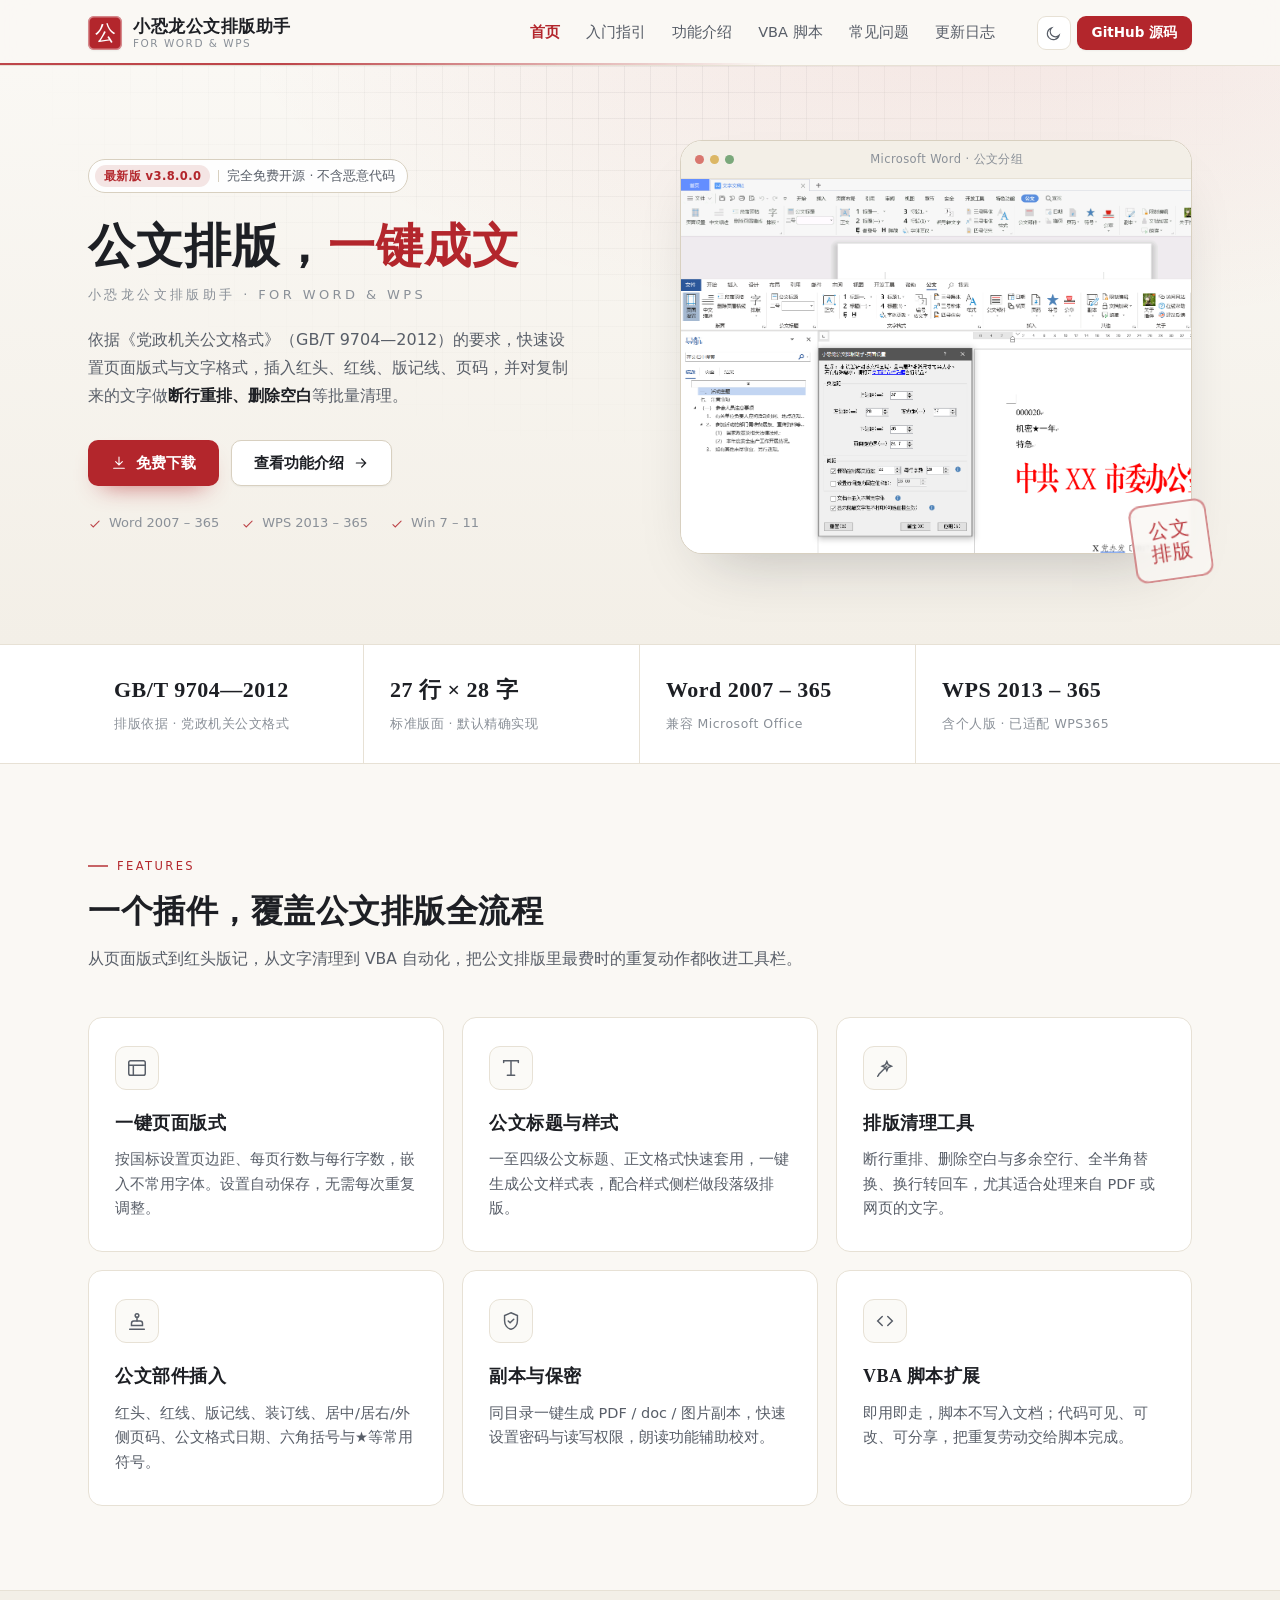
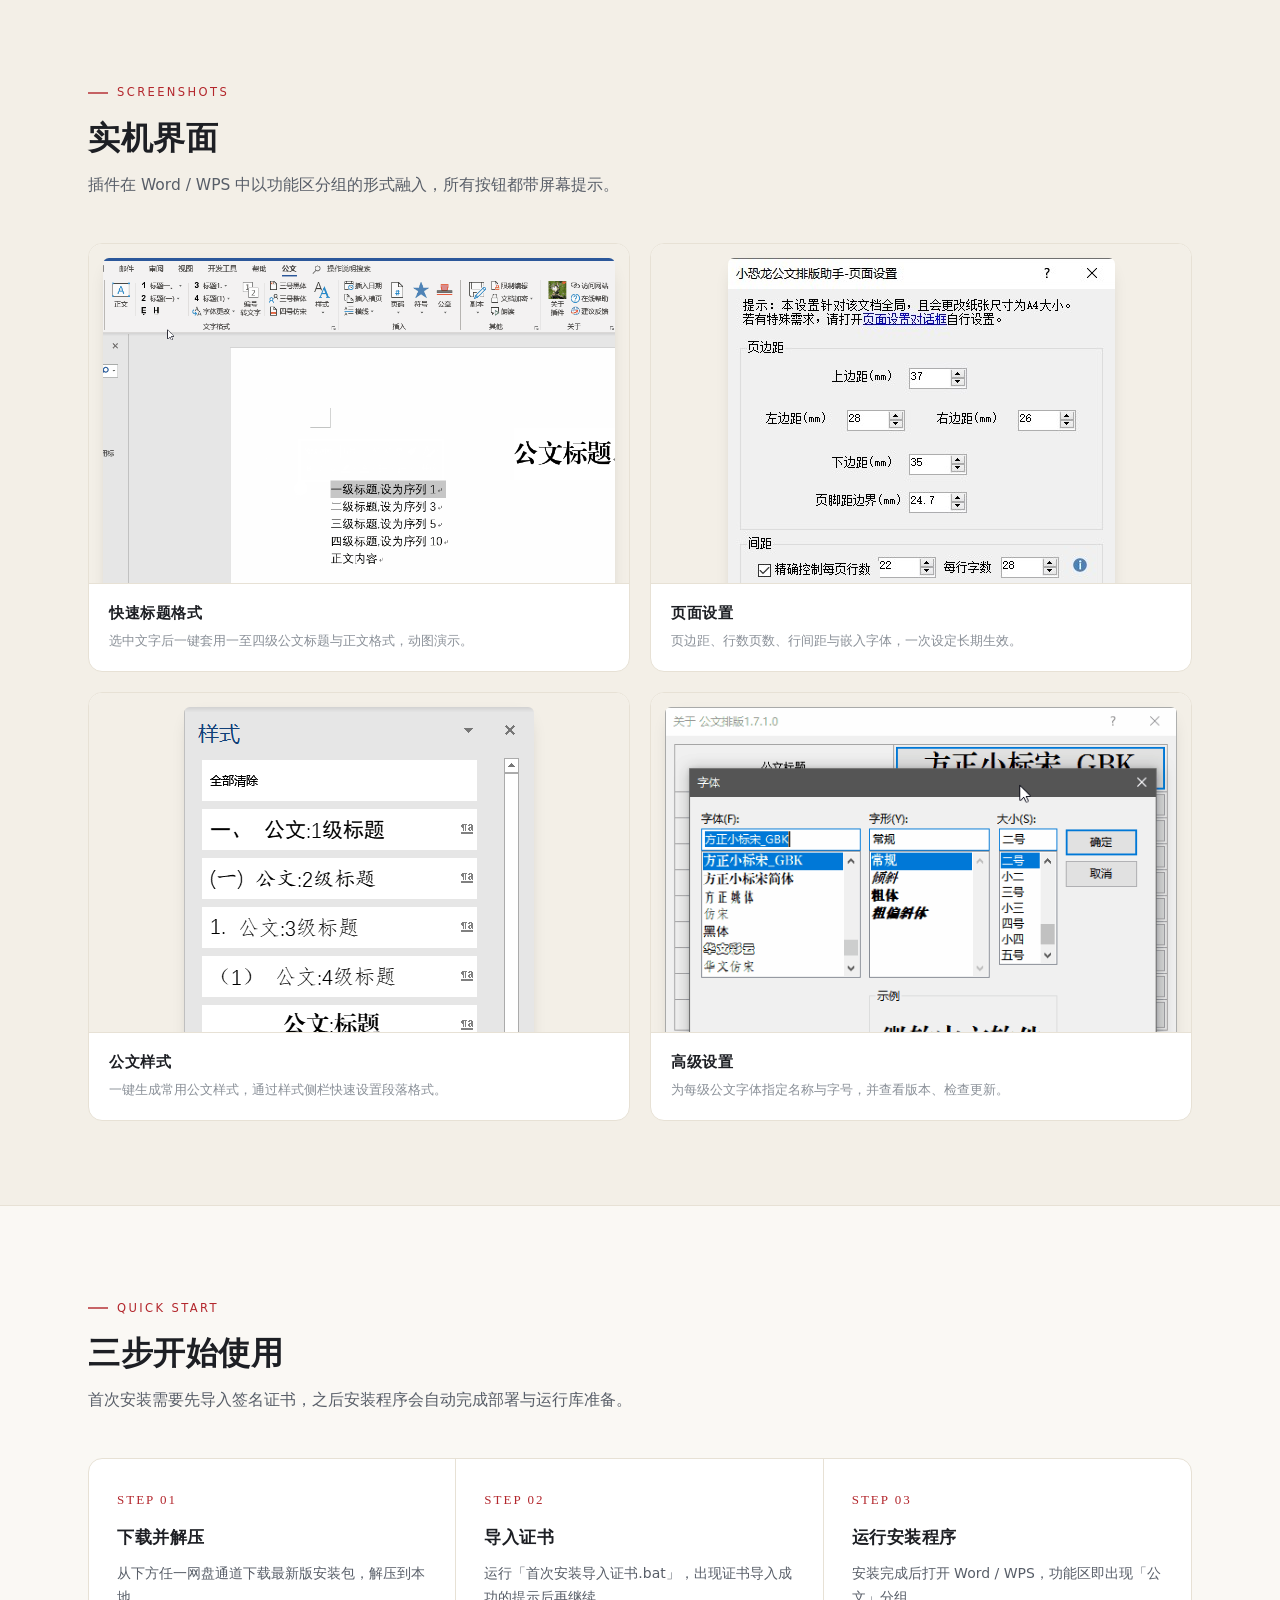
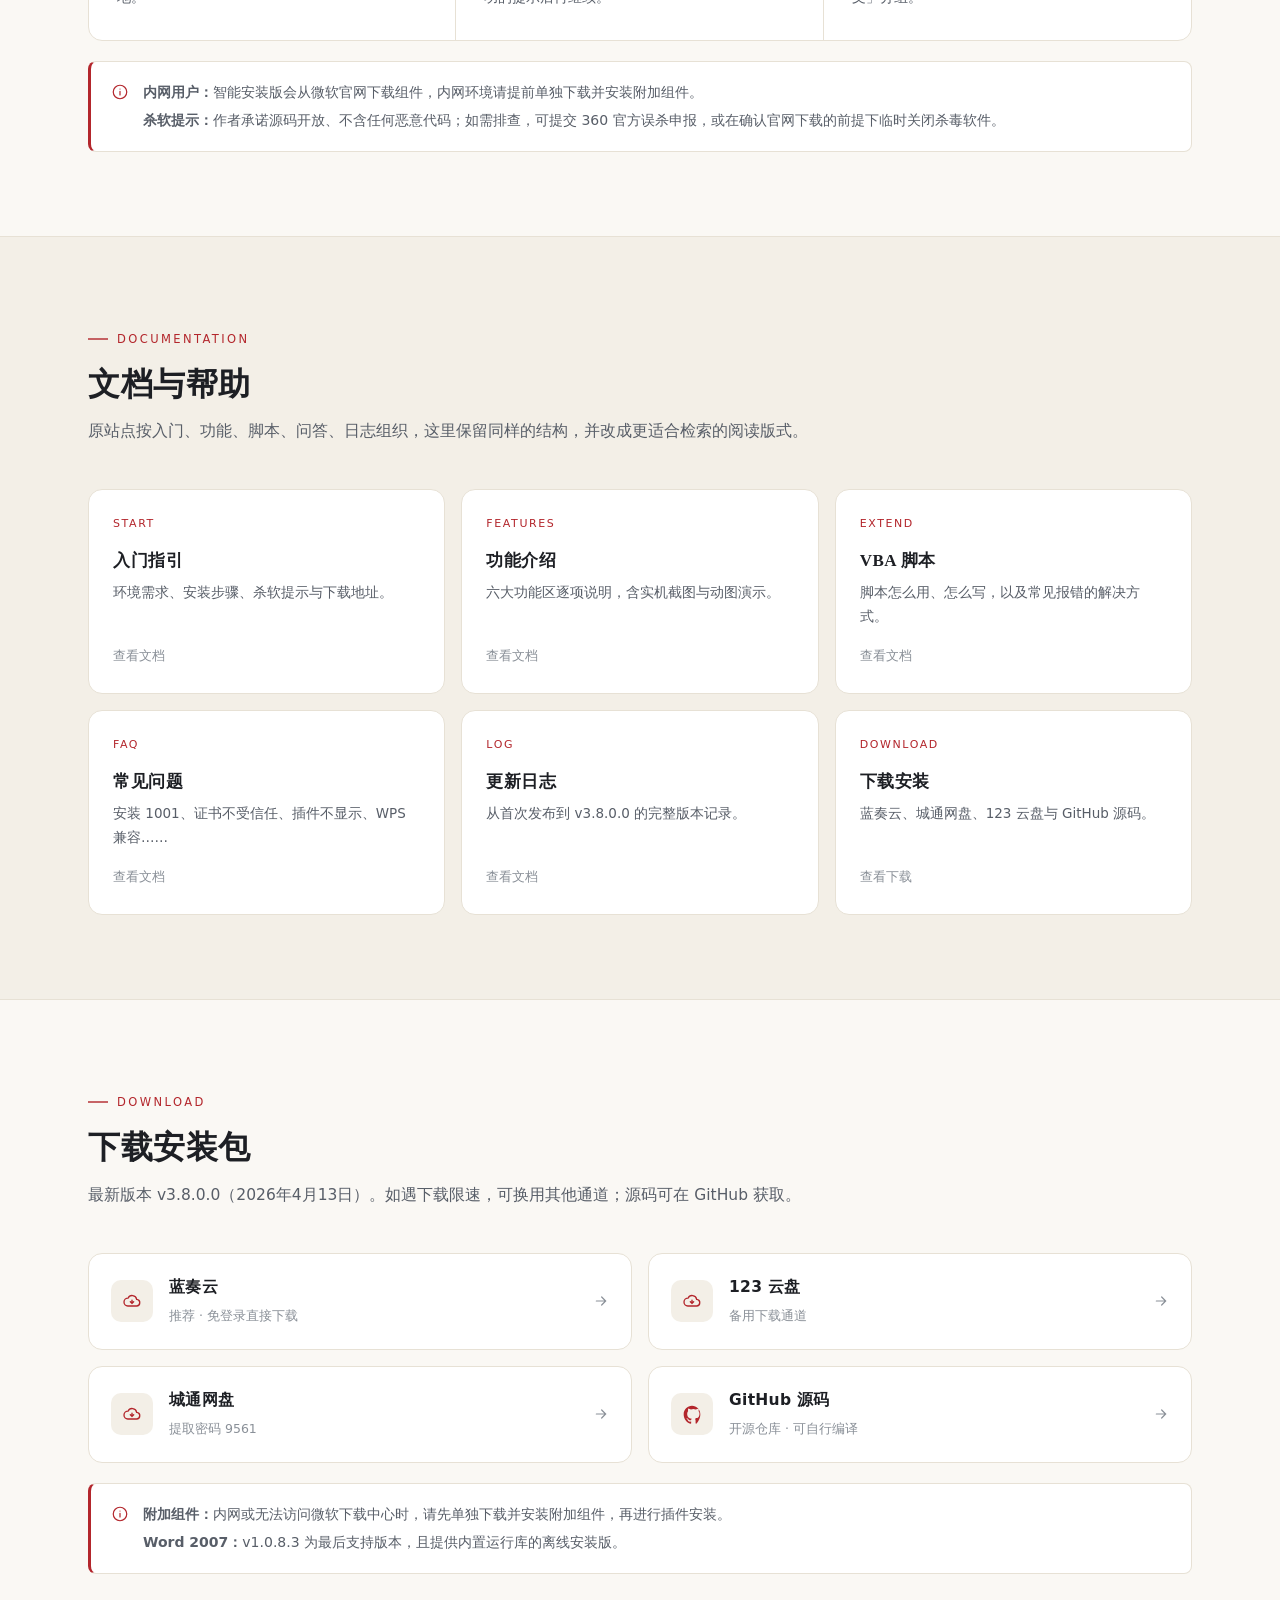
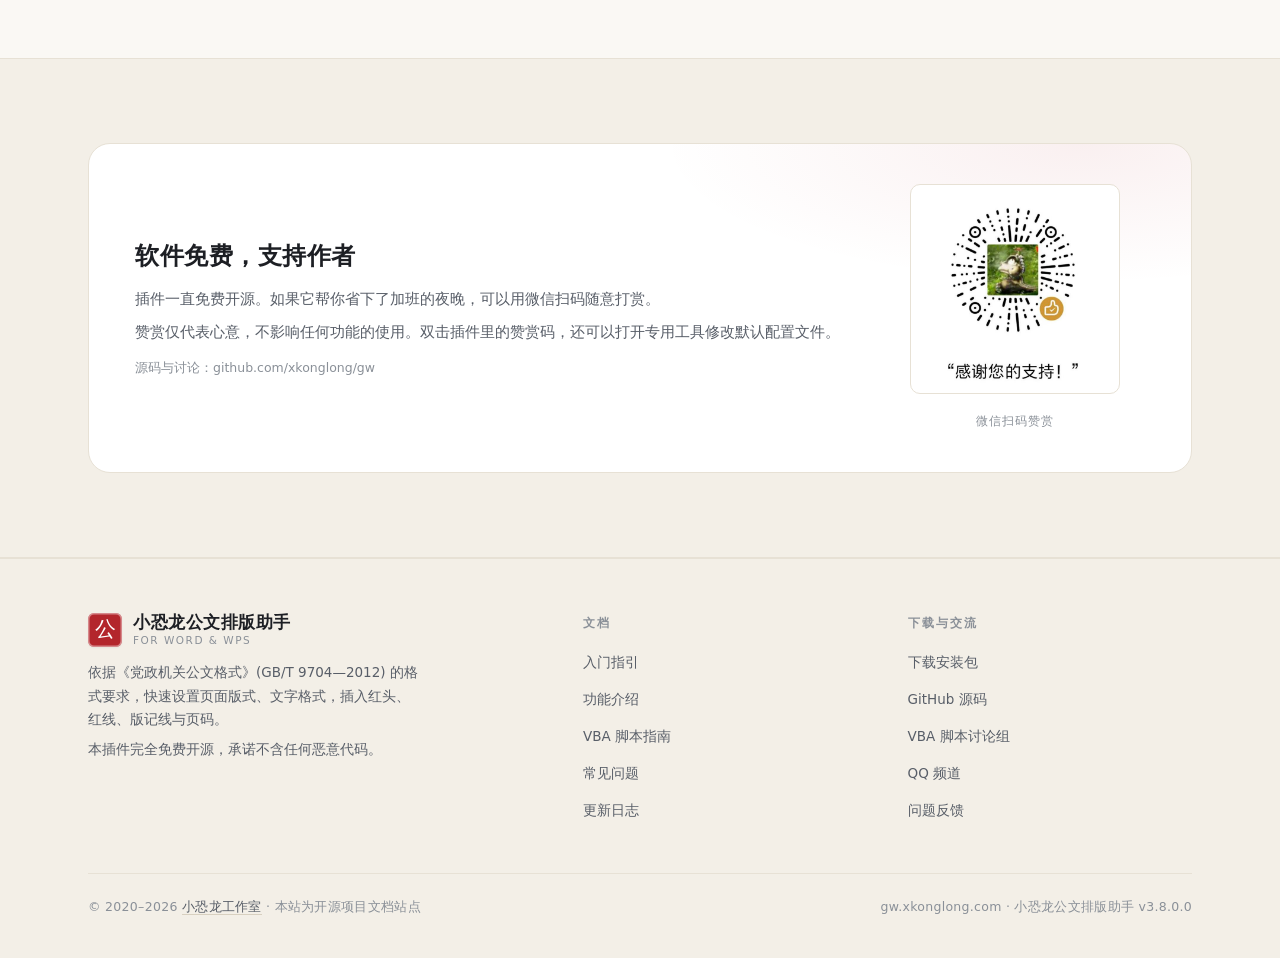
==== commit 9db0d7ea: "页脚工作室名称添加主站链接，并同步生成模板与样式" ====
--- a/index.html
+++ b/index.html
@@ -362,7 +362,7 @@
       </div>
     </div>
     <div class="footer-bottom">
-      <span>© 2020–2026 小恐龙工作室 · 本站为开源项目文档站点</span>
+      <span>© 2020–2026 <a href="https://xkonglong.com">小恐龙工作室</a> · 本站为开源项目文档站点</span>
       <span>gw.xkonglong.com · 小恐龙公文排版助手 v3.8.0.0</span>
     </div>
   </div>
--- a/assets/style.css
+++ b/assets/style.css
@@ -707,6 +707,15 @@
   color: var(--ink-mute);
 }
 .footer-bottom span { letter-spacing: .3px; }
+.footer-bottom a {
+  color: var(--ink-soft);
+  border-bottom: 1px solid var(--line-strong);
+}
+.footer-bottom a:hover {
+  color: var(--brand);
+  border-bottom-color: var(--brand);
+  text-decoration: none;
+}
 
 /* ---------- 文档页 ---------- */
 
